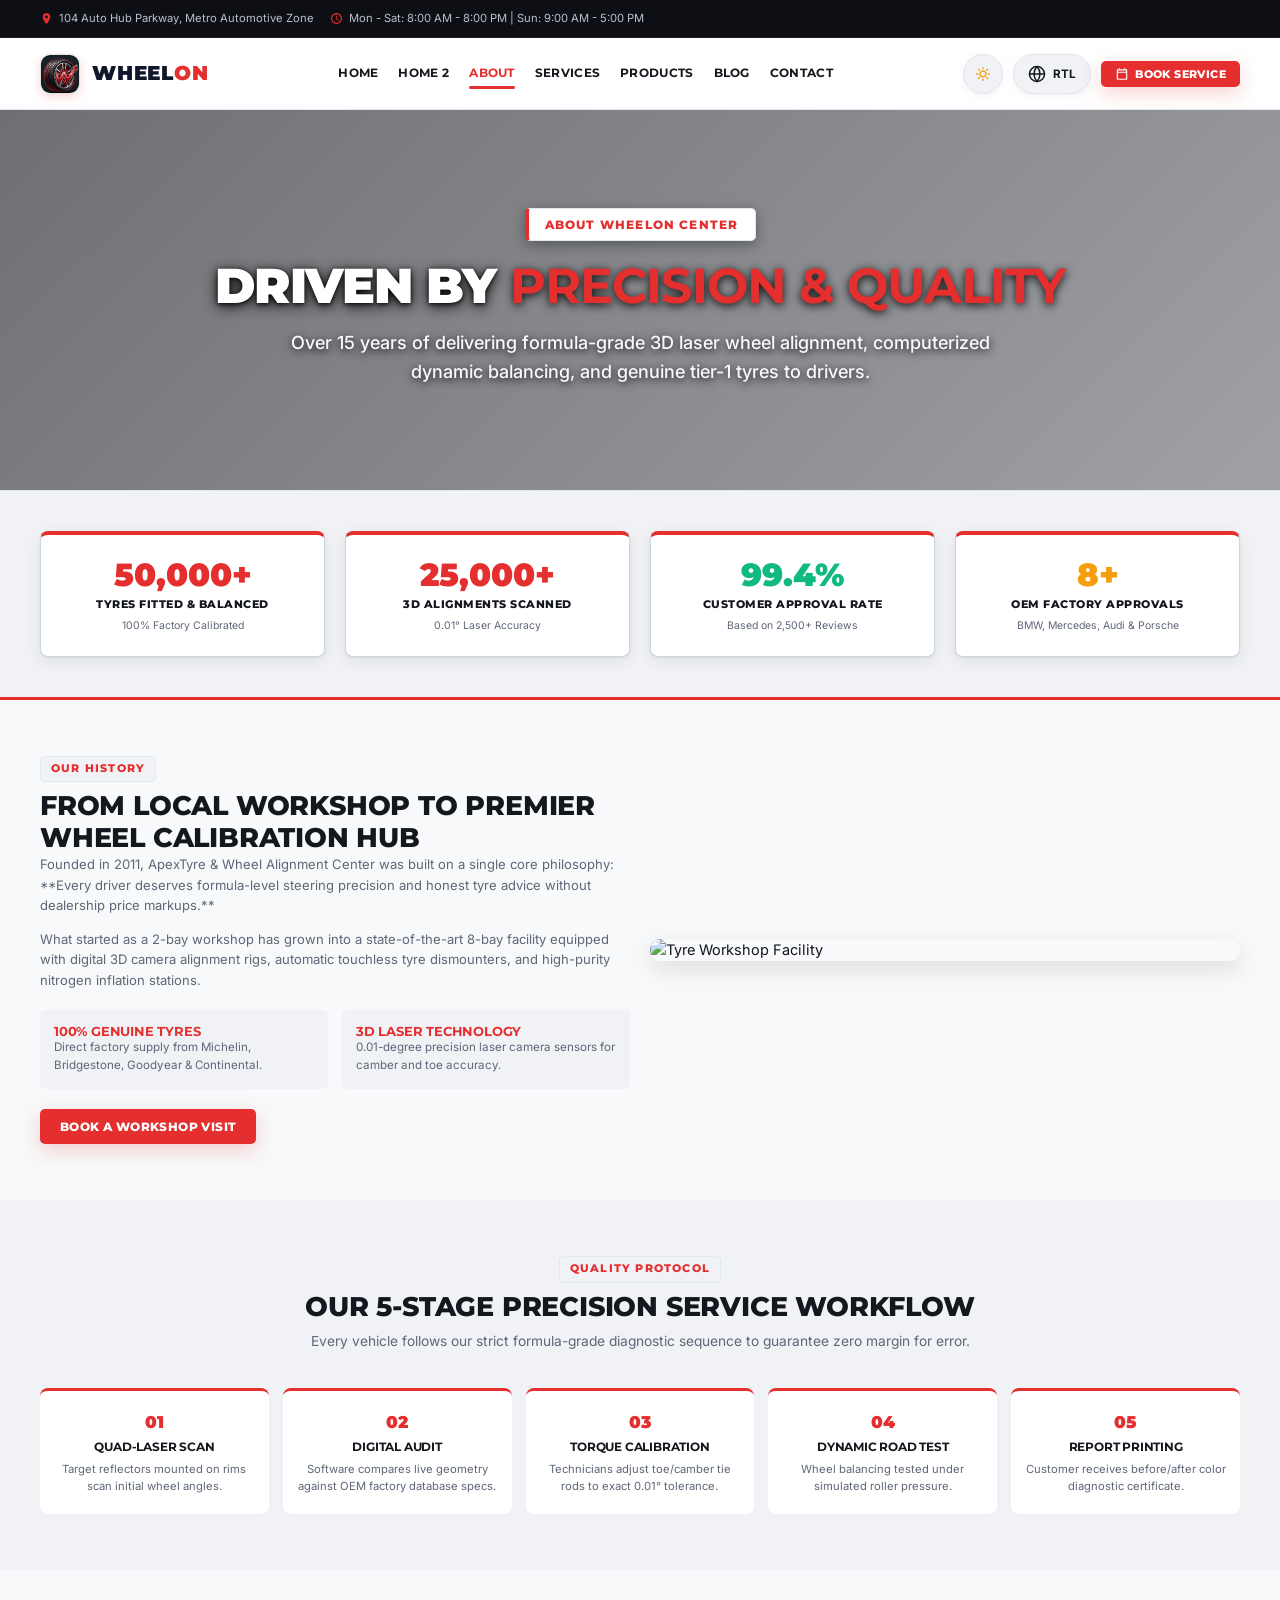
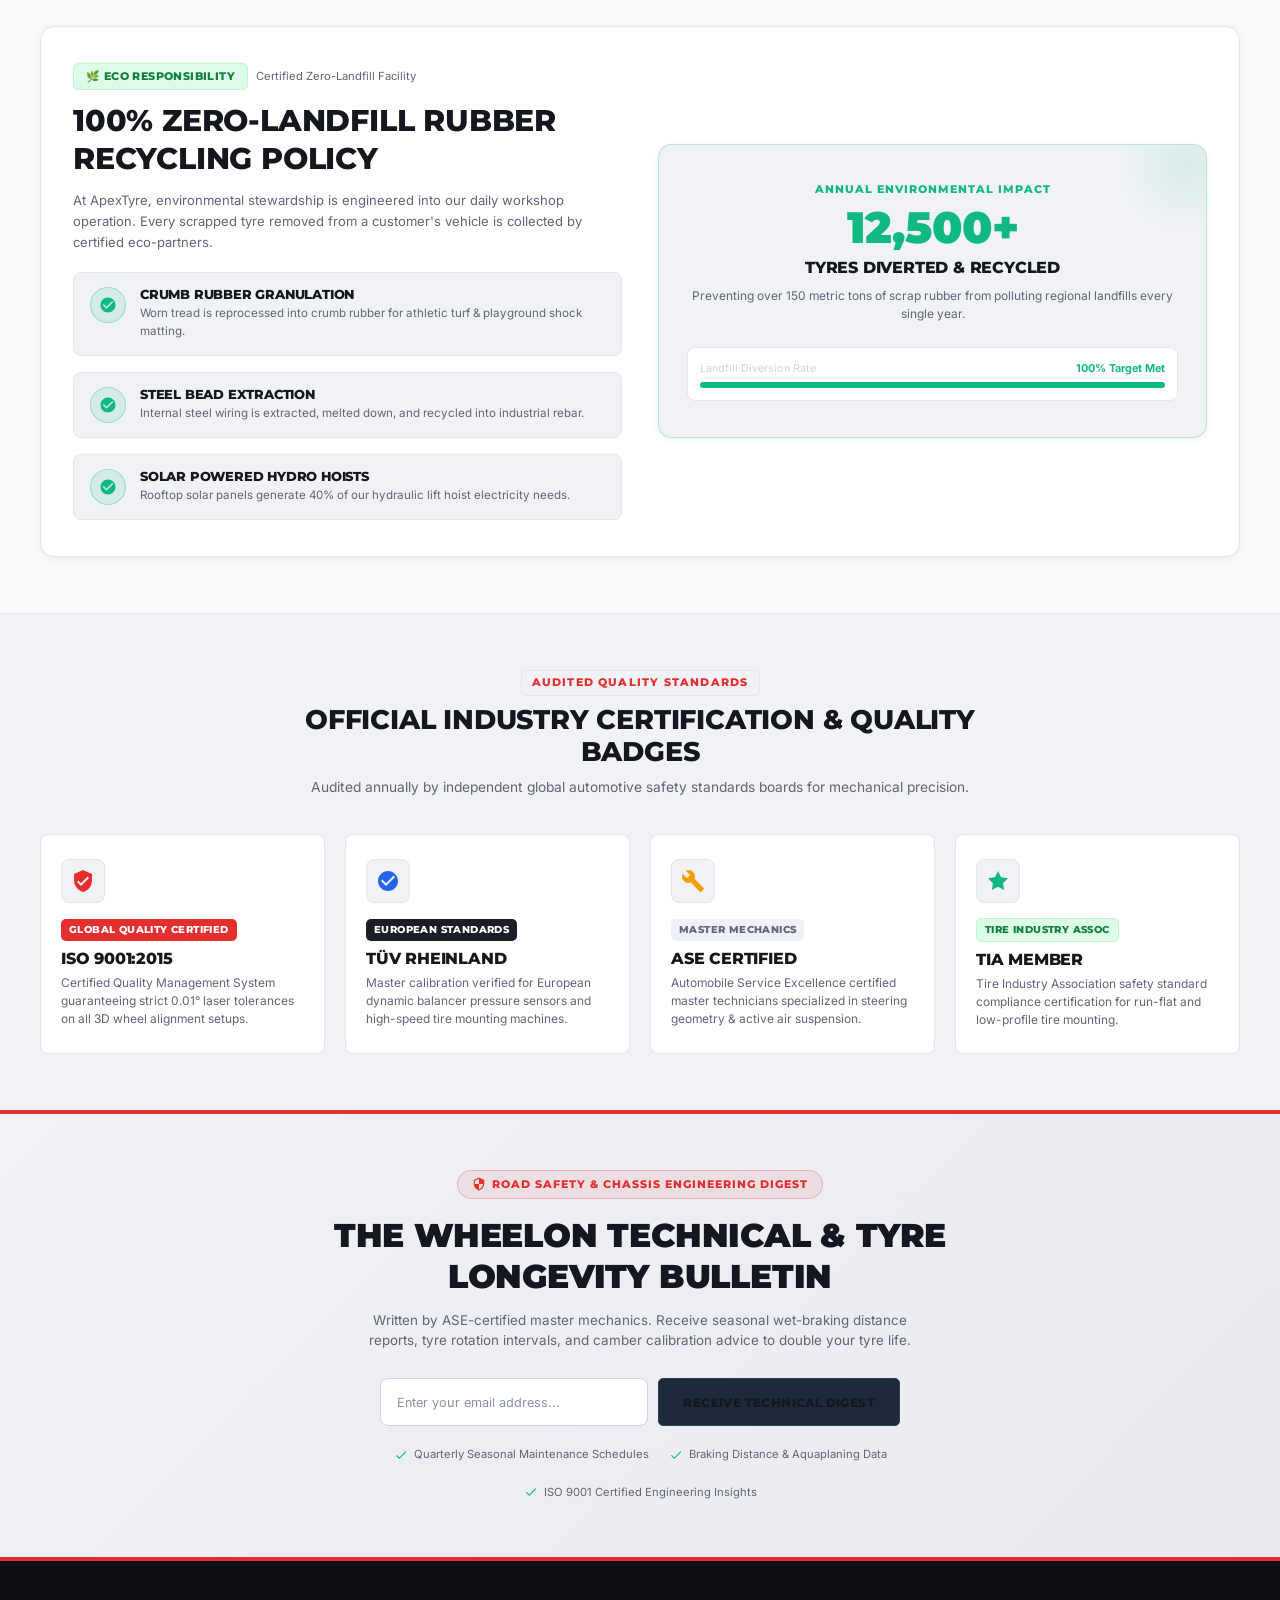
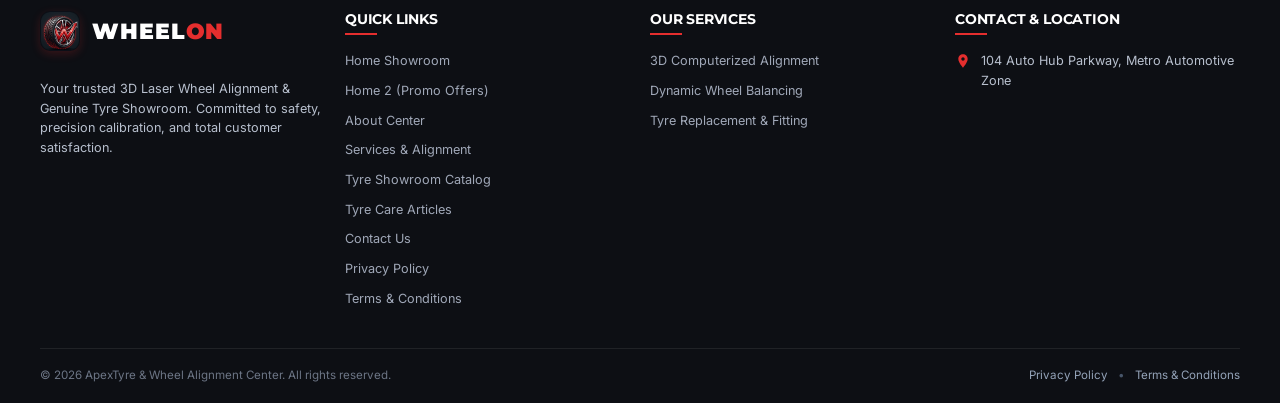
==== about.html @ e062ba33 "final commit" ====
<!DOCTYPE html>
<html lang="en" data-theme="light" dir="ltr">
<head>
  <meta charset="UTF-8">
  <meta name="viewport" content="width=device-width, initial-scale=1.0">
  <title>About Us | ApexTyre & Wheel Alignment Center</title>
  <meta name="description" content="Learn about ApexTyre Center - 15+ years of automotive precision, 3D laser wheel alignment technology, certified technicians, and 100% genuine brand tyres.">
  
  <!-- Favicon -->
  <link rel="icon" type="image/svg+xml" href="favicon.svg">
  <link rel="icon" type="image/png" href="favicon.png">

  <link rel="stylesheet" href="css/main.css">
  <link rel="stylesheet" href="css/components.css">
  <link rel="stylesheet" href="css/pages.css">
</head>
<body>

  <!-- Top Utility Bar -->
  <div class="topbar">
    <div class="container topbar-content">
      <div class="topbar-info">
        <div class="topbar-item">
          <svg viewBox="0 0 24 24"><path d="M12 2C8.13 2 5 5.13 5 9c0 5.25 7 13 7 13s7-7.75 7-13c0-3.87-3.13-7-7-7zm0 9.5c-1.38 0-2.5-1.12-2.5-2.5s1.12-2.5 2.5-2.5 2.5 1.12 2.5 2.5-1.12 2.5-2.5 2.5z"/></svg>
          <span>104 Auto Hub Parkway, Metro Automotive Zone</span>
        </div>
        <div class="topbar-item">
          <svg viewBox="0 0 24 24"><path d="M11.99 2C6.47 2 2 6.48 2 12s4.47 10 9.99 10C17.52 22 22 17.52 22 12S17.52 2 11.99 2zM12 20c-4.42 0-8-3.58-8-8s3.58-8 8-8 8 3.58 8 8-3.58 8-8 8zm.5-13H11v6l5.25 3.15.75-1.23-4.5-2.67z"/></svg>
          <span>Mon - Sat: 8:00 AM - 8:00 PM | Sun: 9:00 AM - 5:00 PM</span>
        </div>
      </div>
    </div>
  </div>

  <!-- Header -->
  <header class="header">
    <div class="container header-container">
      <a href="index.html" class="logo" aria-label="WHEELON Home">
        <img src="images/logo-badge.png" alt="WHEELON Emblem" class="logo-badge-img" width="40" height="40">
        <div class="logo-text-wrap">
          <span class="logo-brand-name">WHEEL<span>ON</span></span>
        </div>
      </a>

      <nav class="nav-menu">
        <a href="index.html" class="nav-link">Home</a>
        <a href="home2.html" class="nav-link">Home 2</a>
        <a href="about.html" class="nav-link active">About</a>
        <a href="services.html" class="nav-link">Services</a>
        <a href="products.html" class="nav-link">Products</a>
        <a href="blog.html" class="nav-link">Blog</a>
        <a href="contact.html" class="nav-link">Contact</a>
      </nav>

      <div class="header-actions">
        <button class="toggle-btn theme-toggle-btn header-icon-btn" aria-label="Toggle Dark/Light Mode" title="Toggle Dark/Light Mode">
          <span class="theme-icon">
            <svg viewBox="0 0 24 24" width="20" height="20" fill="none" stroke="currentColor" stroke-width="2.2" stroke-linecap="round" stroke-linejoin="round" style="color:#f59e0b;"><circle cx="12" cy="12" r="5"/><line x1="12" y1="1" x2="12" y2="3"/><line x1="12" y1="21" x2="12" y2="23"/><line x1="4.22" y1="4.22" x2="5.64" y2="5.64"/><line x1="18.36" y1="18.36" x2="19.78" y2="19.78"/><line x1="1" y1="12" x2="3" y2="12"/><line x1="21" y1="12" x2="23" y2="12"/><line x1="4.22" y1="19.78" x2="5.64" y2="18.36"/><line x1="18.36" y1="5.64" x2="19.78" y2="4.22"/></svg>
          </span>
        </button>

        <button class="toggle-btn rtl-toggle-btn" aria-label="Toggle Language Direction" title="Toggle RTL Mode">
          <span class="rtl-icon">
            <svg viewBox="0 0 24 24" width="18" height="18" fill="none" stroke="currentColor" stroke-width="2" stroke-linecap="round" stroke-linejoin="round"><circle cx="12" cy="12" r="10"/><line x1="2" y1="12" x2="22" y2="12"/><path d="M12 2a15.3 15.3 0 0 1 4 10 15.3 15.3 0 0 1-4 10 15.3 15.3 0 0 1-4-10 15.3 15.3 0 0 1 4-10z"/></svg>
          </span>
          <span class="rtl-text">RTL</span>
        </button>

        <button class="btn btn-primary btn-sm" onclick="openModal('appointmentModal')">
          <svg viewBox="0 0 24 24" width="14" height="14" fill="currentColor"><path d="M19 4h-1V2h-2v2H8V2H6v2H5c-1.11 0-1.99.9-1.99 2L3 20c0 1.1.89 2 2 2h14c1.1 0 2-.9 2-2V6c0-1.1-.9-2-2-2zm0 16H5V10h14v10zm0-12H5V6h14v2z"/></svg>
          <span>Book Service</span>
        </button>

        <button class="mobile-menu-toggle" aria-label="Toggle Mobile Navigation">
          <span></span>
          <span></span>
          <span></span>
        </button>
      </div>
    </div>
  </header>

  <!-- Mobile Drawer Menu -->
  <div class="drawer-overlay"></div>
  <div class="mobile-nav-drawer">
    <div>
      <a href="index.html" class="logo" aria-label="WHEELON Home" style="margin-bottom: 24px;">
        <img src="images/logo-badge.png" alt="WHEELON Emblem" class="logo-badge-img" width="46" height="46">
        <div class="logo-text-wrap">
          <span class="logo-brand-name">WHEEL<span>ON</span></span>
        </div>
      </a>
      <div class="mobile-nav-links">
        <a href="index.html" class="mobile-nav-link">Home</a>
        <a href="home2.html" class="mobile-nav-link">Home 2 (Promo)</a>
        <a href="about.html" class="mobile-nav-link active">About Center</a>
        <a href="services.html" class="mobile-nav-link">Our Services</a>
        <a href="products.html" class="mobile-nav-link">Tyre Showroom</a>
        <a href="blog.html" class="mobile-nav-link">Tyre Care Blog</a>
        <a href="contact.html" class="mobile-nav-link">Contact & Book</a>
      </div>
    </div>
    
    <div style="margin-top: 24px;">
      <a href="tel:+18005558973" class="btn btn-secondary" style="width: 100%; margin-bottom: 12px;">
        Call +1 (800) 555-8973
      </a>
      <button class="btn btn-primary" style="width: 100%;" onclick="openModal('appointmentModal')">
        Book Appointment
      </button>
    </div>
  </div>

  <!-- About Hero Banner -->
  <section class="page-hero-banner" style="background: var(--hero-overlay), url('https://images.unsplash.com/photo-1580273916550-e323be2ae537?q=80&w=1600&auto=format&fit=crop') center/cover; text-align:center;">
    <div class="container">
      <div class="section-tag">About Wheelon Center</div>
      <h1>Driven by <span>Precision &amp; Quality</span></h1>
      <p class="hero-subtitle">
        Over 15 years of delivering formula-grade 3D laser wheel alignment, computerized dynamic balancing, and genuine tier-1 tyres to drivers.
      </p>
    </div>
  </section>

  <!-- Key Statistics Counter (Position #2 Order) -->
  <section class="section-padding dark-bg-section" style="border-bottom:3px solid var(--primary-red); padding: 40px 0;">
    <div class="container">
      <div class="grid grid-4 text-center" style="gap:20px;">
        <div class="about-stat-card">
          <div style="font-family: var(--font-heading); font-size: 2.2rem; font-weight: 900; color: var(--primary-red); line-height: 1.1; margin-bottom: 4px;">50,000+</div>
          <div style="color: var(--text-main); text-transform: uppercase; font-family: var(--font-heading); font-weight: 800; font-size: 0.775rem; letter-spacing: 0.5px;">Tyres Fitted &amp; Balanced</div>
          <div style="color: var(--text-muted); font-size: 0.725rem; margin-top: 4px;">100% Factory Calibrated</div>
        </div>

        <div class="about-stat-card">
          <div style="font-family: var(--font-heading); font-size: 2.2rem; font-weight: 900; color: var(--primary-red); line-height: 1.1; margin-bottom: 4px;">25,000+</div>
          <div style="color: var(--text-main); text-transform: uppercase; font-family: var(--font-heading); font-weight: 800; font-size: 0.775rem; letter-spacing: 0.5px;">3D Alignments Scanned</div>
          <div style="color: var(--text-muted); font-size: 0.725rem; margin-top: 4px;">0.01° Laser Accuracy</div>
        </div>

        <div class="about-stat-card">
          <div style="font-family: var(--font-heading); font-size: 2.2rem; font-weight: 900; color: var(--success-green); line-height: 1.1; margin-bottom: 4px;">99.4%</div>
          <div style="color: var(--text-main); text-transform: uppercase; font-family: var(--font-heading); font-weight: 800; font-size: 0.775rem; letter-spacing: 0.5px;">Customer Approval Rate</div>
          <div style="color: var(--text-muted); font-size: 0.725rem; margin-top: 4px;">Based on 2,500+ Reviews</div>
        </div>

        <div class="about-stat-card">
          <div style="font-family: var(--font-heading); font-size: 2.2rem; font-weight: 900; color: var(--warning-amber); line-height: 1.1; margin-bottom: 4px;">8+</div>
          <div style="color: var(--text-main); text-transform: uppercase; font-family: var(--font-heading); font-weight: 800; font-size: 0.775rem; letter-spacing: 0.5px;">OEM Factory Approvals</div>
          <div style="color: var(--text-muted); font-size: 0.725rem; margin-top: 4px;">BMW, Mercedes, Audi &amp; Porsche</div>
        </div>
      </div>
    </div>
  </section>

  <!-- Company Story & Vision -->
  <section class="section-padding">
    <div class="container">
      <div class="grid grid-2 align-center">
        <div>
          <div class="section-tag">Our History</div>
          <h2>From Local Workshop to Premier Wheel Calibration Hub</h2>
          <p style="color:var(--text-muted); margin-bottom:14px; font-size:0.9rem;">
            Founded in 2011, ApexTyre &amp; Wheel Alignment Center was built on a single core philosophy: **Every driver deserves formula-level steering precision and honest tyre advice without dealership price markups.**
          </p>
          <p style="color:var(--text-muted); margin-bottom:20px; font-size:0.9rem;">
            What started as a 2-bay workshop has grown into a state-of-the-art 8-bay facility equipped with digital 3D camera alignment rigs, automatic touchless tyre dismounters, and high-purity nitrogen inflation stations.
          </p>

          <div class="grid grid-2" style="gap:14px; margin-bottom:20px;">
            <div style="padding:14px; background:var(--bg-surface-elevated); border-radius:var(--radius-sm);">
              <h4 style="color:var(--primary-red); font-size:0.9rem;">100% Genuine Tyres</h4>
              <p style="font-size:0.8rem; color:var(--text-muted); margin:0;">Direct factory supply from Michelin, Bridgestone, Goodyear &amp; Continental.</p>
            </div>
            <div style="padding:14px; background:var(--bg-surface-elevated); border-radius:var(--radius-sm);">
              <h4 style="color:var(--primary-red); font-size:0.9rem;">3D Laser Technology</h4>
              <p style="font-size:0.8rem; color:var(--text-muted); margin:0;">0.01-degree precision laser camera sensors for camber and toe accuracy.</p>
            </div>
          </div>

          <button class="btn btn-primary" onclick="openModal('appointmentModal')">Book a Workshop Visit</button>
        </div>

        <div>
          <img src="https://images.unsplash.com/photo-1613214149922-f1809c99b414?q=80&w=800&auto=format&fit=crop" alt="Tyre Workshop Facility" style="border-radius:var(--radius-lg); box-shadow:var(--shadow-lg);">
        </div>
      </div>
    </div>
  </section>

  <!-- NEW ABOUT SECTION 1: Our 5-Stage Precision Calibration Standard Workflow -->
  <section class="section-padding" style="background-color: var(--bg-surface-elevated); border-y:1px solid var(--border-color);">
    <div class="container">
      <div class="section-header">
        <div class="section-tag">Quality Protocol</div>
        <h2>Our 5-Stage Precision Service Workflow</h2>
        <p>Every vehicle follows our strict formula-grade diagnostic sequence to guarantee zero margin for error.</p>
      </div>

      <div class="workflow-grid">
        <div style="background:var(--bg-surface); padding:18px 14px; border-radius:var(--radius-md); border-top:3px solid var(--primary-red); text-align:center;">
          <div style="font-family:var(--font-heading); font-weight:900; color:var(--primary-red); font-size:1.2rem; margin-bottom:4px;">01</div>
          <h4 style="font-size:0.85rem; margin-bottom:6px;">Quad-Laser Scan</h4>
          <p style="font-size:0.775rem; color:var(--text-muted); margin:0;">Target reflectors mounted on rims scan initial wheel angles.</p>
        </div>

        <div style="background:var(--bg-surface); padding:18px 14px; border-radius:var(--radius-md); border-top:3px solid var(--primary-red); text-align:center;">
          <div style="font-family:var(--font-heading); font-weight:900; color:var(--primary-red); font-size:1.2rem; margin-bottom:4px;">02</div>
          <h4 style="font-size:0.85rem; margin-bottom:6px;">Digital Audit</h4>
          <p style="font-size:0.775rem; color:var(--text-muted); margin:0;">Software compares live geometry against OEM factory database specs.</p>
        </div>

        <div style="background:var(--bg-surface); padding:18px 14px; border-radius:var(--radius-md); border-top:3px solid var(--primary-red); text-align:center;">
          <div style="font-family:var(--font-heading); font-weight:900; color:var(--primary-red); font-size:1.2rem; margin-bottom:4px;">03</div>
          <h4 style="font-size:0.85rem; margin-bottom:6px;">Torque Calibration</h4>
          <p style="font-size:0.775rem; color:var(--text-muted); margin:0;">Technicians adjust toe/camber tie rods to exact 0.01° tolerance.</p>
        </div>

        <div style="background:var(--bg-surface); padding:18px 14px; border-radius:var(--radius-md); border-top:3px solid var(--primary-red); text-align:center;">
          <div style="font-family:var(--font-heading); font-weight:900; color:var(--primary-red); font-size:1.2rem; margin-bottom:4px;">04</div>
          <h4 style="font-size:0.85rem; margin-bottom:6px;">Dynamic Road Test</h4>
          <p style="font-size:0.775rem; color:var(--text-muted); margin:0;">Wheel balancing tested under simulated roller pressure.</p>
        </div>

        <div style="background:var(--bg-surface); padding:18px 14px; border-radius:var(--radius-md); border-top:3px solid var(--primary-red); text-align:center;">
          <div style="font-family:var(--font-heading); font-weight:900; color:var(--primary-red); font-size:1.2rem; margin-bottom:4px;">05</div>
          <h4 style="font-size:0.85rem; margin-bottom:6px;">Report Printing</h4>
          <p style="font-size:0.775rem; color:var(--text-muted); margin:0;">Customer receives before/after color diagnostic certificate.</p>
        </div>
      </div>
    </div>
  </section>

  <!-- REDESIGNED SECTION: Environmental Eco-Recycling Commitment -->
  <section class="section-padding">
    <div class="container">
      <div class="eco-box-wrapper">
        <div class="grid grid-2 align-center" style="gap:36px;">
          <div>
            <div style="display:flex; align-items:center; gap:8px; margin-bottom:12px;">
              <span class="badge badge-green" style="font-size:0.75rem; padding:4px 12px;">🌿 ECO RESPONSIBILITY</span>
              <span style="font-size:0.775rem; color:var(--text-muted);">Certified Zero-Landfill Facility</span>
            </div>
            
            <h2 style="font-size:clamp(1.5rem, 2.5vw, 2.1rem); line-height:1.25; margin-bottom:12px;">
              100% Zero-Landfill Rubber Recycling Policy
            </h2>
            
            <p style="color:var(--text-muted); font-size:0.9rem; line-height:1.6; margin-bottom:16px;">
              At ApexTyre, environmental stewardship is engineered into our daily workshop operation. Every scrapped tyre removed from a customer's vehicle is collected by certified eco-partners.
            </p>

            <div class="eco-feature-list">
              <div class="eco-feature-card">
                <div class="eco-feature-icon">
                  <svg viewBox="0 0 24 24" width="18" height="18" fill="#10b981"><path d="M12 2C6.48 2 2 6.48 2 12s4.48 10 10 10 10-4.48 10-10S17.52 2 12 2zm-2 15l-5-5 1.41-1.41L10 14.17l7.59-7.59L19 8l-9 9z"/></svg>
                </div>
                <div>
                  <h4 style="font-size:0.9rem; margin-bottom:2px; font-weight:800;">Crumb Rubber Granulation</h4>
                  <p style="font-size:0.8rem; color:var(--text-muted); margin:0;">Worn tread is reprocessed into crumb rubber for athletic turf &amp; playground shock matting.</p>
                </div>
              </div>

              <div class="eco-feature-card">
                <div class="eco-feature-icon">
                  <svg viewBox="0 0 24 24" width="18" height="18" fill="#10b981"><path d="M12 2C6.48 2 2 6.48 2 12s4.48 10 10 10 10-4.48 10-10S17.52 2 12 2zm-2 15l-5-5 1.41-1.41L10 14.17l7.59-7.59L19 8l-9 9z"/></svg>
                </div>
                <div>
                  <h4 style="font-size:0.9rem; margin-bottom:2px; font-weight:800;">Steel Bead Extraction</h4>
                  <p style="font-size:0.8rem; color:var(--text-muted); margin:0;">Internal steel wiring is extracted, melted down, and recycled into industrial rebar.</p>
                </div>
              </div>

              <div class="eco-feature-card">
                <div class="eco-feature-icon">
                  <svg viewBox="0 0 24 24" width="18" height="18" fill="#10b981"><path d="M12 2C6.48 2 2 6.48 2 12s4.48 10 10 10 10-4.48 10-10S17.52 2 12 2zm-2 15l-5-5 1.41-1.41L10 14.17l7.59-7.59L19 8l-9 9z"/></svg>
                </div>
                <div>
                  <h4 style="font-size:0.9rem; margin-bottom:2px; font-weight:800;">Solar Powered Hydro Hoists</h4>
                  <p style="font-size:0.8rem; color:var(--text-muted); margin:0;">Rooftop solar panels generate 40% of our hydraulic lift hoist electricity needs.</p>
                </div>
              </div>
            </div>
          </div>

          <!-- Impact Metric Dark Card -->
          <div class="eco-card-dark">
            <div style="font-family:var(--font-heading); font-size:0.75rem; font-weight:800; color:#10b981; text-transform:uppercase; letter-spacing:1px; margin-bottom:8px;">
              ANNUAL ENVIRONMENTAL IMPACT
            </div>
            
            <div style="font-family:var(--font-heading); font-size:3rem; font-weight:900; color:#10b981; line-height:1; margin-bottom:8px;">
              12,500+
            </div>

            <h3 style="font-size:1.1rem; color:#ffffff; margin-bottom:10px; font-weight:800;">Tyres Diverted &amp; Recycled</h3>
            
            <p style="font-size:0.825rem; color:#94a3b8; line-height:1.5; margin-bottom:24px;">
              Preventing over 150 metric tons of scrap rubber from polluting regional landfills every single year.
            </p>

            <div style="background:rgba(255,255,255,0.06); border-radius:var(--radius-md); padding:12px; border:1px solid rgba(255,255,255,0.1);">
              <div style="display:flex; justify-content:space-between; font-size:0.75rem; color:#d1d5db; margin-bottom:6px;">
                <span>Landfill Diversion Rate</span>
                <strong style="color:#10b981;">100% Target Met</strong>
              </div>
              <div style="width:100%; height:6px; background:rgba(255,255,255,0.1); border-radius:3px; overflow:hidden;">
                <div style="width:100%; height:100%; background:#10b981;"></div>
              </div>
            </div>
          </div>
        </div>
      </div>
    </div>
  </section>

  <!-- REDESIGNED SECTION 3: Official Industry Certification & Quality Badges -->
  <section class="section-padding" style="background-color: var(--bg-surface-elevated); border-top:1px solid var(--border-color);">
    <div class="container text-center">
      <div class="section-header">
        <div class="section-tag">Audited Quality Standards</div>
        <h2>Official Industry Certification &amp; Quality Badges</h2>
        <p>Audited annually by independent global automotive safety standards boards for mechanical precision.</p>
      </div>

      <div class="grid grid-4 text-left" style="gap:20px;">
        <div class="accreditation-card-modern">
          <div class="accreditation-icon-box">
            <svg viewBox="0 0 24 24" width="24" height="24" fill="var(--primary-red)"><path d="M12 1L3 5v6c0 5.55 3.84 10.74 9 12 5.16-1.26 9-5.45 9-12V5l-9-4zm-2 16l-4-4 1.41-1.41L10 14.17l6.59-6.59L18 9l-8 8z"/></svg>
          </div>
          <span class="badge badge-red" style="margin-bottom:8px; font-size:0.7rem;">GLOBAL QUALITY CERTIFIED</span>
          <h3 style="font-size:1.1rem; margin-bottom:6px; font-weight:800;">ISO 9001:2015</h3>
          <p style="font-size:0.825rem; color:var(--text-muted); margin:0; line-height:1.5;">
            Certified Quality Management System guaranteeing strict 0.01° laser tolerances on all 3D wheel alignment setups.
          </p>
        </div>

        <div class="accreditation-card-modern">
          <div class="accreditation-icon-box">
            <svg viewBox="0 0 24 24" width="24" height="24" fill="var(--secondary-accent)"><path d="M12 2C6.48 2 2 6.48 2 12s4.48 10 10 10 10-4.48 10-10S17.52 2 12 2zm-2 15l-5-5 1.41-1.41L10 14.17l7.59-7.59L19 8l-9 9z"/></svg>
          </div>
          <span class="badge badge-dark" style="margin-bottom:8px; font-size:0.7rem;">EUROPEAN STANDARDS</span>
          <h3 style="font-size:1.1rem; margin-bottom:6px; font-weight:800;">TÜV Rheinland</h3>
          <p style="font-size:0.825rem; color:var(--text-muted); margin:0; line-height:1.5;">
            Master calibration verified for European dynamic balancer pressure sensors and high-speed tire mounting machines.
          </p>
        </div>

        <div class="accreditation-card-modern">
          <div class="accreditation-icon-box">
            <svg viewBox="0 0 24 24" width="24" height="24" fill="var(--warning-amber)"><path d="M22.7 19l-9.1-9.1c.9-2.3.4-5-1.5-6.9-2-2-5-2.4-7.4-1.3L9 6 6 9 1.6 4.7C.4 7.1.9 10.1 2.9 12.1c1.9 1.9 4.6 2.4 6.9 1.5l9.1 9.1c.4.4 1 .4 1.4 0l2.4-2.4c.4-.4.4-1 0-1.3z"/></svg>
          </div>
          <span class="badge badge-gray" style="margin-bottom:8px; font-size:0.7rem;">MASTER MECHANICS</span>
          <h3 style="font-size:1.1rem; margin-bottom:6px; font-weight:800;">ASE Certified</h3>
          <p style="font-size:0.825rem; color:var(--text-muted); margin:0; line-height:1.5;">
            Automobile Service Excellence certified master technicians specialized in steering geometry &amp; active air suspension.
          </p>
        </div>

        <div class="accreditation-card-modern">
          <div class="accreditation-icon-box">
            <svg viewBox="0 0 24 24" width="24" height="24" fill="var(--success-green)"><path d="M12 2l3.09 6.26L22 9.27l-5 4.87 1.18 6.88L12 17.77l-6.18 3.25L7 14.14 2 9.27l6.91-1.01L12 2z"/></svg>
          </div>
          <span class="badge badge-green" style="margin-bottom:8px; font-size:0.7rem;">TIRE INDUSTRY ASSOC</span>
          <h3 style="font-size:1.1rem; margin-bottom:6px; font-weight:800;">TIA Member</h3>
          <p style="font-size:0.825rem; color:var(--text-muted); margin:0; line-height:1.5;">
            Tire Industry Association safety standard compliance certification for run-flat and low-profile tire mounting.
          </p>
        </div>
      </div>
    </div>
  </section>

    <!-- Road Safety & Chassis Technical Digest Section -->
  <section class="newsletter-section-modern newsletter-theme-heritage">
    <div class="container">
      <div class="newsletter-box-modern">
        <div class="newsletter-tag-pill">
          <svg viewBox="0 0 24 24" width="14" height="14" fill="currentColor"><path d="M12 1L3 5v6c0 5.55 3.84 10.74 9 12 5.16-1.26 9-6.45 9-12V5l-9-4zm0 10.99h7c-.53 4.12-3.28 7.79-7 8.94V12H5V6.3l7-3.11v8.8z"/></svg>
          <span>Road Safety &amp; Chassis Engineering Digest</span>
        </div>

        <h2 class="newsletter-title-modern">The WHEELON Technical &amp; Tyre Longevity Bulletin</h2>
        <p class="newsletter-subtitle-modern">Written by ASE-certified master mechanics. Receive seasonal wet-braking distance reports, tyre rotation intervals, and camber calibration advice to double your tyre life.</p>

        <form class="newsletter-form-row" onsubmit="event.preventDefault(); showToast('Subscribed to Safety Digest! Welcome to WHEELON engineering community.', 'success');">
          <input type="email" class="form-control" placeholder="Enter your email address..." required>
          <button type="submit" class="btn btn-secondary" style="background:#1e293b; color:#ffffff; border-color:#334155;">
            <span>Receive Technical Digest</span>
          </button>
        </form>

        <div class="newsletter-trust-row">
          <span class="newsletter-trust-item">
            <svg viewBox="0 0 24 24"><path d="M9 16.17L4.83 12l-1.42 1.41L9 19 21 7l-1.41-1.41z"/></svg>
            Quarterly Seasonal Maintenance Schedules
          </span>
          <span class="newsletter-trust-item">
            <svg viewBox="0 0 24 24"><path d="M9 16.17L4.83 12l-1.42 1.41L9 19 21 7l-1.41-1.41z"/></svg>
            Braking Distance &amp; Aquaplaning Data
          </span>
          <span class="newsletter-trust-item">
            <svg viewBox="0 0 24 24"><path d="M9 16.17L4.83 12l-1.42 1.41L9 19 21 7l-1.41-1.41z"/></svg>
            ISO 9001 Certified Engineering Insights
          </span>
        </div>
      </div>
    </div>
  </section>

  <!-- Footer -->
  <footer class="footer">
    <div class="container">
      <div class="grid grid-4 footer-top">
        <div class="footer-brand">
          <a href="index.html" class="logo" aria-label="WHEELON Home" style="margin-bottom: 16px;">
            <img src="images/logo-badge.png" alt="WHEELON Emblem" class="logo-badge-img" width="46" height="46">
            <div class="logo-text-wrap">
              <span class="logo-brand-name">WHEEL<span>ON</span></span>
            </div>
          </a>
          <p>Your trusted 3D Laser Wheel Alignment & Genuine Tyre Showroom. Committed to safety, precision calibration, and total customer satisfaction.</p>
        </div>

        <div>
          <h4 class="footer-title">Quick Links</h4>
          <div class="footer-links">
            <a href="index.html">Home Showroom</a>
            <a href="home2.html">Home 2 (Promo Offers)</a>
            <a href="about.html">About Center</a>
            <a href="services.html">Services & Alignment</a>
            <a href="products.html">Tyre Showroom Catalog</a>
            <a href="blog.html">Tyre Care Articles</a>
            <a href="contact.html">Contact Us</a>
            <a href="privacy.html">Privacy Policy</a>
            <a href="terms.html">Terms & Conditions</a>
          </div>
        </div>

        <div>
          <h4 class="footer-title">Our Services</h4>
          <div class="footer-links">
            <a href="services.html">3D Computerized Alignment</a>
            <a href="services.html">Dynamic Wheel Balancing</a>
            <a href="services.html">Tyre Replacement & Fitting</a>
          </div>
        </div>

        <div>
          <h4 class="footer-title">Contact & Location</h4>
          <div class="footer-contact-item">
            <svg viewBox="0 0 24 24"><path d="M12 2C8.13 2 5 5.13 5 9c0 5.25 7 13 7 13s7-7.75 7-13c0-3.87-3.13-7-7-7zm0 9.5c-1.38 0-2.5-1.12-2.5-2.5s1.12-2.5 2.5-2.5 2.5 1.12 2.5 2.5-1.12 2.5-2.5 2.5z"/></svg>
            <div>104 Auto Hub Parkway, Metro Automotive Zone</div>
          </div>
        </div>
      </div>

      <div class="footer-bottom">
        <div>&copy; 2026 ApexTyre & Wheel Alignment Center. All rights reserved.</div>
        <div class="footer-legal-links">
          <a href="privacy.html">Privacy Policy</a>
          <span class="footer-legal-sep">•</span>
          <a href="terms.html">Terms & Conditions</a>
        </div>
      </div>
    </div>
  </footer>

  <!-- Appointment Modal -->
  <div class="modal-backdrop" id="appointmentModal">
    <div class="modal-content">
      <div class="modal-header">
        <h3 style="margin:0; font-size:1.2rem;">Book Service Appointment</h3>
        <button class="modal-close" data-close-modal>&times;</button>
      </div>
      <div class="modal-body">
        <form class="appointment-form-js">
          <div class="grid grid-2">
            <div class="form-group">
              <label class="form-label">Full Name *</label>
              <input type="text" name="name" class="form-control" placeholder="e.g. John Doe" required>
            </div>
            <div class="form-group">
              <label class="form-label">Phone Number *</label>
              <input type="tel" name="phone" class="form-control" placeholder="e.g. +1 555-0192" required>
            </div>
          </div>

          <div class="form-group">
            <label class="form-label">Required Service *</label>
            <select name="service" class="form-control form-select" required>
              <option value="3D Laser Wheel Alignment">3D Laser Wheel Alignment ($49+)</option>
              <option value="Dynamic Wheel Balancing">Dynamic Wheel Balancing</option>
              <option value="Tyre Replacement & Fitting">Tyre Replacement & Fitting</option>
            </select>
          </div>

          <button type="submit" class="btn btn-primary btn-lg" style="width:100%;">
            <span>Confirm Appointment Booking</span>
          </button>
        </form>
      </div>
    </div>
  </div>

  <script src="js/main.js"></script>
  <script src="js/products.js"></script>
  <script src="js/services.js"></script>
  <script src="js/contact.js"></script>
</body>
</html>
---- css/main.css ----
/* ==========================================================================
   APEXTYRE & WHEEL ALIGNMENT CENTER - MAIN DESIGN SYSTEM (main.css)
   Compact, sleek, professional automotive showroom style
   ========================================================================== */

/* Google Fonts Import: Montserrat (Headings) & Inter (Body) */
@import url('https://fonts.googleapis.com/css2?family=Montserrat:ital,wght@0,500;0,600;0,700;0,800;1,700&family=Inter:wght@300;400;500;600;700&display=swap');

/* --- Theme CSS Custom Properties --- */
:root {
  /* Brand Colors */
  --primary-red: #e52e2e;
  --primary-red-hover: #c82020;
  --primary-red-light: rgba(229, 46, 46, 0.12);
  --primary-red-glow: rgba(229, 46, 46, 0.35);
  
  --secondary-accent: #2563eb;
  --success-green: #10b981;
  --warning-amber: #f59e0b;
  --star-yellow: #ffb400;

  /* Typography */
  --font-heading: 'Montserrat', -apple-system, BlinkMacSystemFont, 'Segoe UI', Roboto, sans-serif;
  --font-body: 'Inter', -apple-system, BlinkMacSystemFont, 'Segoe UI', Roboto, sans-serif;

  /* Layout Spacing */
  --header-height: 72px;
  --topbar-height: 38px;
  --container-max: 1240px;
  --radius-sm: 5px;
  --radius-md: 8px;
  --radius-lg: 14px;
  --radius-full: 9999px;

  /* Global Transitions */
  --transition-fast: 0.2s ease;
  --transition-normal: 0.25s cubic-bezier(0.4, 0, 0.2, 1);
  --transition-slow: 0.4s ease;
}

/* Light Theme Variables (Default) */
[data-theme="light"] {
  --bg-body: #f8f9fa;
  --bg-surface: #ffffff;
  --bg-surface-elevated: #f0f2f6;
  --bg-surface-accent: #eaedf2;
  --bg-dark-section: #f0f2f6;
  
  --text-main: #14171d;
  --text-muted: #5e6677;
  --text-light: #8993a4;
  --text-inverse: #ffffff;

  --border-color: #e2e6ee;
  --border-color-strong: #cbd2e1;
  --input-bg: #ffffff;
  --input-border: #d1d5e0;

  --shadow-sm: 0 2px 8px rgba(0, 0, 0, 0.05);
  --shadow-md: 0 4px 16px rgba(0, 0, 0, 0.08);
  --shadow-lg: 0 8px 24px rgba(0, 0, 0, 0.12);
  --shadow-red: 0 6px 20px rgba(229, 46, 46, 0.22);

  --badge-bg: #eef2f7;
  --hero-overlay: linear-gradient(135deg, rgba(10, 12, 18, 0.58) 0%, rgba(15, 18, 26, 0.38) 100%);
}

/* .dark-bg-section — adapts to theme */
.dark-bg-section {
  background: var(--bg-dark-section);
  color: var(--text-main);
}

[data-theme="dark"] .dark-bg-section {
  background: #121418;
  color: #ffffff;
}

[data-theme="dark"] .dark-bg-section h2,
[data-theme="dark"] .dark-bg-section h3,
[data-theme="dark"] .dark-bg-section h4 {
  color: #ffffff;
}

[data-theme="dark"] .dark-bg-section p {
  color: #a0a8b8;
}

/* Dark Theme Variables */
[data-theme="dark"] {
  --bg-body: #0f1115;
  --bg-surface: #161920;
  --bg-surface-elevated: #1e222b;
  --bg-surface-accent: #272d39;
  --bg-dark-section: #0a0b0d;

  --text-main: #f1f3f5;
  --text-muted: #9ea5b3;
  --text-light: #6c7585;
  --text-inverse: #ffffff;

  --border-color: #282d3a;
  --border-color-strong: #3b4254;
  --input-bg: #1a1e27;
  --input-border: #32394a;

  --shadow-sm: 0 2px 8px rgba(0, 0, 0, 0.3);
  --shadow-md: 0 4px 16px rgba(0, 0, 0, 0.45);
  --shadow-lg: 0 8px 24px rgba(0, 0, 0, 0.6);
  --shadow-red: 0 6px 20px rgba(229, 46, 46, 0.3);

  --badge-bg: #232834;
  --hero-overlay: linear-gradient(135deg, rgba(10, 12, 18, 0.58) 0%, rgba(15, 18, 26, 0.38) 100%);
}

/* --- Base Resets & Global Styles --- */
*, *::before, *::after {
  box-sizing: border-box;
  margin: 0;
  padding: 0;
}

html {
  scroll-behavior: smooth;
  font-size: 14.5px; /* Compact base size for professional executive viewing */
}

body {
  font-family: var(--font-body);
  background-color: var(--bg-body);
  color: var(--text-main);
  line-height: 1.55;
  overflow-x: clip;
  transition: background-color var(--transition-normal), color var(--transition-normal);
  -webkit-font-smoothing: antialiased;
}

img {
  max-width: 100%;
  height: auto;
  display: block;
}

a {
  color: inherit;
  text-decoration: none;
  transition: color var(--transition-fast);
}

ul, ol {
  list-style: none;
}

button, input, select, textarea {
  font-family: inherit;
  font-size: inherit;
  outline: none;
}

button {
  cursor: pointer;
  border: none;
  background: none;
}

/* --- Streamlined Compact Typography System --- */
h1, h2, h3, h4, h5, h6 {
  font-family: var(--font-heading);
  text-transform: uppercase;
  letter-spacing: -0.2px;
  line-height: 1.2;
  font-weight: 700;
  color: var(--text-main);
}

h1 { font-size: clamp(1.8rem, 3.2vw, 2.6rem); font-weight: 800; }
h2 { font-size: clamp(1.35rem, 2.2vw, 1.85rem); font-weight: 800; }
h3 { font-size: clamp(1.1rem, 1.6vw, 1.35rem); font-weight: 700; }
h4 { font-size: 1rem; font-weight: 700; }
h5 { font-size: 0.9rem; font-weight: 600; }
h6 { font-size: 0.825rem; font-weight: 600; }

.section-tag {
  display: inline-flex;
  align-items: center;
  gap: 6px;
  font-family: var(--font-heading);
  font-size: 0.725rem;
  font-weight: 800;
  text-transform: uppercase;
  letter-spacing: 1.2px;
  color: var(--primary-red);
  background: var(--primary-red-light);
  padding: 4px 10px;
  border-radius: var(--radius-sm);
  border-left: 3px solid var(--primary-red);
  margin-bottom: 8px;
}

[dir="rtl"] .section-tag {
  border-left: none;
  border-right: 3px solid var(--primary-red);
}

.section-header {
  text-align: center;
  max-width: 680px;
  margin: 0 auto 36px auto;
}

.section-header.text-start {
  text-align: left;
  margin-left: 0;
}

[dir="rtl"] .section-header.text-start {
  text-align: right;
  margin-left: auto;
  margin-right: 0;
}

.section-header h2 {
  margin-bottom: 8px;
}

.section-header p {
  color: var(--text-muted);
  font-size: 0.95rem;
}

/* --- Layout Containers & Utilities --- */
.container {
  width: 100%;
  max-width: var(--container-max);
  margin: 0 auto;
  padding: 0 20px;
}

.section-padding {
  padding: 56px 0;
}

.section-padding-sm {
  padding: 36px 0;
}

.grid {
  display: grid;
  gap: 20px;
}

.grid-2 { grid-template-columns: repeat(2, 1fr); }
.grid-3 { grid-template-columns: repeat(3, 1fr); }
.grid-4 { grid-template-columns: repeat(4, 1fr); }

@media (max-width: 1024px) {
  .grid-4 { grid-template-columns: repeat(2, 1fr); }
  .grid-3 { grid-template-columns: repeat(2, 1fr); }
}

@media (max-width: 768px) {
  .grid-2, .grid-3, .grid-4 { grid-template-columns: 1fr; }
  .section-padding { padding: 40px 0; }
}

.flex { display: flex; }
.flex-center { display: flex; align-items: center; justify-content: center; }
.flex-between { display: flex; align-items: center; justify-content: space-between; }
.align-center { align-items: center; }
.gap-12 { gap: 12px; }
.gap-16 { gap: 16px; }
.gap-24 { gap: 24px; }

.text-center { text-align: center !important; }
.text-start, .text-left { text-align: left !important; }
.text-end, .text-right { text-align: right !important; }
.mx-auto { margin-left: auto !important; margin-right: auto !important; }

.dark-bg-section {
  background-color: var(--bg-dark-section);
  color: var(--text-main);
}

.dark-bg-section h1, 
.dark-bg-section h2, 
.dark-bg-section h3, 
.dark-bg-section h4 {
  color: var(--text-main);
}

.dark-bg-section .section-header p {
  color: var(--text-muted);
}

/* Inline SVG Icon Wrapper */
.svg-icon {
  display: inline-flex;
  align-items: center;
  justify-content: center;
  width: 1em;
  height: 1em;
  fill: currentColor;
  vertical-align: -0.125em;
}

/* --- RTL General Overrides --- */
[dir="rtl"] {
  direction: rtl;
  text-align: right;
}

[dir="rtl"] .icon-arrow-right {
  transform: scaleX(-1);
}
---- css/components.css ----
/* ==========================================================================
   APEXTYRE & WHEEL ALIGNMENT CENTER - COMPONENTS CSS (components.css)
   Compact, executive design scaling for easy viewing
   ========================================================================== */

/* --- Top Utility Bar --- */
.topbar {
  background-color: #0b0c0e;
  color: #c5cbd6;
  font-size: 0.775rem;
  height: var(--topbar-height);
  border-bottom: 1px solid rgba(255, 255, 255, 0.08);
}

.topbar-content {
  display: flex;
  justify-content: space-between;
  align-items: center;
  height: 100%;
}

.topbar-info {
  display: flex;
  align-items: center;
  gap: 16px;
}

.topbar-item {
  display: flex;
  align-items: center;
  gap: 6px;
}

.topbar-item svg {
  width: 13px;
  height: 13px;
  fill: var(--primary-red);
}

.topbar-actions {
  display: flex;
  align-items: center;
  gap: 10px;
}

/* Toggle Switches */
.toggle-btn {
  display: inline-flex;
  align-items: center;
  gap: 6px;
  padding: 4px 10px;
  background: rgba(255, 255, 255, 0.1);
  color: #ffffff;
  border-radius: var(--radius-sm);
  font-size: 0.75rem;
  font-weight: 600;
  cursor: pointer;
  border: none;
  transition: all var(--transition-fast);
}

.toggle-btn:hover {
  background: var(--primary-red);
  color: #ffffff;
}

.toggle-btn svg {
  width: 14px;
  height: 14px;
  flex-shrink: 0;
  display: block;
}

.toggle-btn svg[fill="none"] {
  fill: none !important;
}

.rtl-icon, .theme-icon {
  display: inline-flex;
  align-items: center;
  justify-content: center;
}

/* Topbar Actions Specific Toggle Button */
.topbar-actions .rtl-toggle-btn {
  display: inline-flex;
  align-items: center;
  gap: 6px;
  padding: 4px 12px;
  background: rgba(255, 255, 255, 0.12);
  color: #ffffff;
  border-radius: 14px;
  font-size: 0.75rem;
  font-weight: 600;
  border: 1px solid rgba(255, 255, 255, 0.15);
  transition: all 0.2s ease;
}

.topbar-actions .rtl-toggle-btn:hover {
  background: var(--primary-red);
  border-color: var(--primary-red);
  color: #ffffff;
}

.topbar-actions .rtl-toggle-btn .rtl-icon svg {
  width: 14px;
  height: 14px;
  stroke: currentColor;
  fill: none !important;
}

/* Header Actions Specific Icon-Only & Pill Toggle Buttons */
.header-actions .header-icon-btn {
  width: 40px;
  height: 40px;
  padding: 0;
  border-radius: 50%;
  display: inline-flex;
  align-items: center;
  justify-content: center;
  background: var(--bg-surface-elevated);
  border: 1.5px solid var(--border-color);
  color: var(--text-main);
  cursor: pointer;
  transition: all 0.25s cubic-bezier(0.4, 0, 0.2, 1);
  box-shadow: var(--shadow-sm);
  flex-shrink: 0;
}

.header-actions .header-icon-btn:hover {
  background: var(--primary-red);
  color: #ffffff;
  border-color: var(--primary-red);
  transform: translateY(-2px) scale(1.05);
  box-shadow: 0 4px 16px rgba(229, 46, 46, 0.35);
}

/* Modern Professional RTL Pill Button in Main Header */
.header-actions .rtl-toggle-btn {
  height: 40px;
  padding: 0 14px;
  border-radius: 20px;
  display: inline-flex;
  align-items: center;
  gap: 7px;
  background: var(--bg-surface-elevated);
  border: 1.5px solid var(--border-color);
  color: var(--text-main);
  font-size: 0.8rem;
  font-weight: 700;
  cursor: pointer;
  transition: all 0.25s cubic-bezier(0.4, 0, 0.2, 1);
  box-shadow: var(--shadow-sm);
  flex-shrink: 0;
}

.header-actions .rtl-toggle-btn:hover {
  background: var(--primary-red);
  color: #ffffff;
  border-color: var(--primary-red);
  transform: translateY(-2px);
  box-shadow: 0 4px 16px rgba(229, 46, 46, 0.35);
}

.header-actions .rtl-toggle-btn.rtl-active {
  background: var(--primary-red);
  color: #ffffff;
  border-color: var(--primary-red);
  box-shadow: 0 4px 14px rgba(229, 46, 46, 0.35);
}

.header-actions .rtl-toggle-btn .rtl-icon svg {
  width: 18px;
  height: 18px;
  display: block;
  stroke: currentColor;
  fill: none !important;
  transition: transform 0.25s ease;
}

.header-actions .rtl-toggle-btn:hover .rtl-icon svg {
  transform: rotate(15deg) scale(1.1);
}

.header-actions .rtl-toggle-btn .rtl-text {
  font-weight: 700;
  letter-spacing: 0.2px;
  white-space: nowrap;
}

/* --- Main Header & Navigation --- */
.header {
  position: sticky;
  top: 0;
  left: 0;
  width: 100%;
  height: var(--header-height);
  background-color: var(--bg-surface);
  border-bottom: 1px solid var(--border-color);
  z-index: 1000;
  transition: background-color var(--transition-normal), box-shadow var(--transition-normal), backdrop-filter var(--transition-normal);
}

.header.scrolled {
  background-color: rgba(255, 255, 255, 0.94);
  backdrop-filter: blur(12px);
  -webkit-backdrop-filter: blur(12px);
  box-shadow: 0 4px 20px rgba(0, 0, 0, 0.08);
}

[data-theme="dark"] .header.scrolled {
  background-color: rgba(15, 23, 42, 0.94);
  box-shadow: 0 4px 20px rgba(0, 0, 0, 0.45);
}

.header-container {
  display: flex;
  align-items: center;
  justify-content: space-between;
  gap: 16px;
  height: 100%;
}

/* Logo Component */
.logo {
  display: inline-flex;
  align-items: center;
  gap: 12px;
  text-decoration: none;
  font-family: var(--font-heading);
  transition: transform var(--transition-fast), opacity var(--transition-fast);
  flex-shrink: 0;
}

.logo:hover {
  transform: translateY(-1px);
  opacity: 0.95;
}

/* Professional Badge Logo Image */
.logo-badge-img {
  width: 40px;
  height: 40px;
  border-radius: 10px;
  object-fit: cover;
  display: block;
  flex-shrink: 0;
  box-shadow: 0 3px 10px rgba(229, 46, 46, 0.28);
  border: 1.5px solid rgba(255, 255, 255, 0.18);
  transition: transform var(--transition-fast), box-shadow var(--transition-fast);
}

[data-theme="light"] .logo-badge-img {
  border: 1.5px solid rgba(15, 23, 42, 0.12);
  box-shadow: 0 3px 10px rgba(229, 46, 46, 0.2);
}

.logo:hover .logo-badge-img {
  transform: scale(1.04) rotate(2deg);
  box-shadow: 0 5px 16px rgba(229, 46, 46, 0.4);
}

/* Full Logo Image (Alternative) */
.logo-img {
  height: 44px;
  width: auto;
  max-width: 220px;
  object-fit: contain;
  display: block;
  transition: opacity var(--transition-normal);
}

/* Light / Dark Logo Switching for Image Only */
.logo-dark {
  display: none !important;
}

.logo-light {
  display: block !important;
}

[data-theme="dark"] .logo-light {
  display: none !important;
}

[data-theme="dark"] .logo-dark {
  display: block !important;
}

.footer .logo-light {
  display: none !important;
}

.footer .logo-dark,
.footer .logo-footer {
  display: block !important;
  height: 46px;
  max-width: 240px;
}

.footer-brand .logo {
  margin-bottom: 16px;
}

.logo-text-wrap {
  display: flex;
  flex-direction: column;
  line-height: 1;
}

/* Balanced Website Name Typography */
.logo-brand-name {
  font-size: 1.35rem !important;
  font-weight: 900 !important;
  letter-spacing: 0.04em !important;
  line-height: 1 !important;
  color: var(--text-main);
  text-transform: uppercase;
  display: block;
  transition: color var(--transition-fast);
}

.logo-brand-name span {
  color: var(--primary-red) !important;
}

[data-theme="light"] .header .logo-brand-name,
[data-theme="light"] .mobile-nav-drawer .logo-brand-name {
  color: #0f172a !important;
}

[data-theme="dark"] .logo-brand-name {
  color: #ffffff !important;
}

.footer .logo-brand-name {
  font-size: 1.55rem !important;
  color: #ffffff !important;
}

.logo-sub-text {
  font-size: 0.65rem;
  font-weight: 800;
  letter-spacing: 1.8px;
  color: var(--text-muted);
  text-transform: uppercase;
  margin-top: 3px;
  display: block;
}

[data-theme="light"] .header .logo-sub-text,
[data-theme="light"] .mobile-nav-drawer .logo-sub-text {
  color: #64748b;
}

[data-theme="dark"] .header .logo-sub-text,
[data-theme="dark"] .mobile-nav-drawer .logo-sub-text {
  color: #94a3b8;
}

.footer .logo-sub-text {
  color: #94a3b8;
}

/* Navigation Links */
.nav-menu {
  display: flex;
  align-items: center;
  gap: 20px;
}

.nav-link {
  font-family: var(--font-heading);
  font-size: 0.825rem;
  font-weight: 700;
  text-transform: uppercase;
  letter-spacing: 0.3px;
  color: var(--text-main);
  padding: 6px 0;
  position: relative;
  transition: color var(--transition-fast);
  white-space: nowrap;
}

.nav-link:hover, .nav-link.active {
  color: var(--primary-red);
}

.nav-link::after {
  content: '';
  position: absolute;
  bottom: 0;
  left: 0;
  width: 0%;
  height: 2.5px;
  background-color: var(--primary-red);
  transition: width var(--transition-fast);
  border-radius: var(--radius-full);
}

[dir="rtl"] .nav-link::after {
  left: auto;
  right: 0;
}

.nav-link:hover::after, .nav-link.active::after {
  width: 100%;
}

/* Header Actions */
.header-actions {
  display: flex;
  align-items: center;
  gap: 10px;
  flex-shrink: 0;
}

.header-actions .btn {
  white-space: nowrap;
  flex-shrink: 0;
}

/* Mobile Hamburger Toggle */
.mobile-menu-toggle {
  display: none;
  flex-direction: column;
  justify-content: space-between;
  width: 24px;
  height: 18px;
  background: transparent;
  cursor: pointer;
  z-index: 1001;
}

.mobile-menu-toggle span {
  width: 100%;
  height: 2.5px;
  background-color: var(--text-main);
  border-radius: 2px;
  transition: transform 0.3s ease, opacity 0.3s ease;
}

.mobile-menu-toggle.active span:nth-child(1) {
  transform: translateY(7.5px) rotate(45deg);
}

.mobile-menu-toggle.active span:nth-child(2) {
  opacity: 0;
}

.mobile-menu-toggle.active span:nth-child(3) {
  transform: translateY(-7.5px) rotate(-45deg);
}

/* Mobile Nav Drawer */
.mobile-nav-drawer {
  position: fixed;
  top: 0;
  right: -100%;
  width: 280px;
  height: 100vh;
  background-color: var(--bg-surface);
  box-shadow: var(--shadow-lg);
  z-index: 999;
  padding: 80px 20px 28px 20px;
  display: flex;
  flex-direction: column;
  justify-content: space-between;
  transition: right 0.35s cubic-bezier(0.4, 0, 0.2, 1);
  overflow-y: auto;
}

[dir="rtl"] .mobile-nav-drawer {
  right: auto;
  left: -100%;
  transition: left 0.35s cubic-bezier(0.4, 0, 0.2, 1);
}

.mobile-nav-drawer.active {
  right: 0;
}

[dir="rtl"] .mobile-nav-drawer.active {
  left: 0;
}

.mobile-nav-links {
  display: flex;
  flex-direction: column;
  gap: 12px;
}

.mobile-nav-link {
  font-family: var(--font-heading);
  font-size: 0.925rem;
  font-weight: 700;
  text-transform: uppercase;
  color: var(--text-main);
  padding: 8px 0;
  border-bottom: 1px solid var(--border-color);
}

.mobile-nav-link.active {
  color: var(--primary-red);
  padding-left: 8px;
  border-left: 3px solid var(--primary-red);
}

[dir="rtl"] .mobile-nav-link.active {
  padding-left: 0;
  padding-right: 8px;
  border-left: none;
  border-right: 3px solid var(--primary-red);
}

.drawer-overlay {
  position: fixed;
  top: 0;
  left: 0;
  width: 100vw;
  height: 100vh;
  background: rgba(0, 0, 0, 0.6);
  backdrop-filter: blur(3px);
  z-index: 998;
  opacity: 0;
  visibility: hidden;
  transition: opacity 0.3s ease, visibility 0.3s ease;
}

.drawer-overlay.active {
  opacity: 1;
  visibility: visible;
}

/* --- Compact Buttons System --- */
.btn {
  display: inline-flex;
  align-items: center;
  justify-content: center;
  gap: 6px;
  font-family: var(--font-heading);
  font-size: 0.825rem;
  font-weight: 800;
  text-transform: uppercase;
  letter-spacing: 0.4px;
  padding: 10px 20px;
  border-radius: var(--radius-sm);
  transition: all var(--transition-normal);
  white-space: nowrap;
  user-select: none;
}

.btn svg {
  width: 14px;
  height: 14px;
  fill: currentColor;
}

.btn-primary {
  background-color: var(--primary-red);
  color: #ffffff;
  box-shadow: var(--shadow-red);
}

.btn-primary:hover {
  background-color: var(--primary-red-hover);
  transform: translateY(-2px);
  box-shadow: 0 8px 20px rgba(229, 46, 46, 0.4);
}

.btn-secondary {
  background-color: var(--bg-surface-elevated);
  color: var(--text-main);
  border: 1px solid var(--border-color-strong);
}

.btn-secondary:hover {
  background-color: var(--bg-surface-accent);
  color: var(--primary-red);
  transform: translateY(-2px);
}

.btn-outline {
  background: transparent;
  color: var(--primary-red);
  border: 1.5px solid var(--primary-red);
}

.btn-outline:hover {
  background: var(--primary-red);
  color: #ffffff;
  transform: translateY(-2px);
}

.btn-dark {
  background-color: #16181d;
  color: #ffffff;
  border: 1px solid #2a2f3a;
}

.btn-dark:hover {
  background-color: var(--primary-red);
  border-color: var(--primary-red);
}

.btn-sm {
  padding: 6px 14px;
  font-size: 0.775rem;
}

.btn-lg {
  padding: 12px 24px;
  font-size: 0.9rem;
}

/* --- Badges --- */
.badge {
  display: inline-flex;
  align-items: center;
  gap: 4px;
  padding: 3px 8px;
  border-radius: var(--radius-sm);
  font-family: var(--font-heading);
  font-size: 0.675rem;
  font-weight: 800;
  text-transform: uppercase;
  letter-spacing: 0.4px;
}

.badge-red { background-color: var(--primary-red); color: #ffffff; }
.badge-dark { background-color: #1a1e26; color: #ffffff; }
.badge-green { background-color: rgba(16, 185, 129, 0.15); color: var(--success-green); border: 1px solid rgba(16, 185, 129, 0.3); }
.badge-gray { background-color: var(--badge-bg); color: var(--text-muted); }

/* --- Product Card Component --- */
.product-card {
  background-color: var(--bg-surface);
  border: 1px solid var(--border-color);
  border-radius: var(--radius-md);
  padding: 16px;
  display: flex;
  flex-direction: column;
  position: relative;
  transition: transform var(--transition-normal), box-shadow var(--transition-normal), border-color var(--transition-normal);
}

.product-card:hover {
  transform: translateY(-4px);
  box-shadow: var(--shadow-lg);
  border-color: var(--primary-red);
}

.product-badge-group {
  position: absolute;
  top: 12px;
  left: 12px;
  display: flex;
  flex-direction: column;
  gap: 4px;
  z-index: 2;
}

[dir="rtl"] .product-badge-group {
  left: auto;
  right: 12px;
}

.product-image-wrap {
  width: 100%;
  height: 170px;
  display: flex;
  align-items: center;
  justify-content: center;
  background-color: var(--bg-surface-elevated);
  border-radius: var(--radius-sm);
  margin-bottom: 12px;
  overflow: hidden;
  position: relative;
}

.product-image-wrap img {
  max-height: 140px;
  object-fit: contain;
  transition: transform 0.4s ease;
}

.product-card:hover .product-image-wrap img {
  transform: scale(1.06) rotate(2deg);
}

.product-brand-title {
  display: flex;
  align-items: center;
  justify-content: space-between;
  margin-bottom: 4px;
}

.product-brand {
  font-family: var(--font-heading);
  font-size: 0.75rem;
  font-weight: 800;
  color: var(--primary-red);
  text-transform: uppercase;
  letter-spacing: 0.8px;
}

.product-specs {
  font-size: 0.8rem;
  color: var(--text-muted);
  font-weight: 600;
  margin-bottom: 6px;
}

.product-name {
  font-size: 0.975rem;
  font-weight: 800;
  margin-bottom: 8px;
  line-height: 1.25;
}

.product-ratings {
  display: flex;
  align-items: center;
  gap: 6px;
  margin-bottom: 12px;
  font-size: 0.8rem;
  color: var(--text-muted);
}

.stars-icon {
  color: var(--star-yellow);
  display: inline-flex;
  align-items: center;
  gap: 2px;
}

.stars-icon svg {
  width: 13px;
  height: 13px;
  fill: var(--star-yellow);
}

.product-price-row {
  display: flex;
  align-items: flex-end;
  justify-content: space-between;
  margin-top: auto;
  padding-top: 10px;
  border-top: 1px dashed var(--border-color);
}

.price-container {
  display: flex;
  flex-direction: column;
}

.original-price {
  font-size: 0.775rem;
  color: var(--text-light);
  text-decoration: line-through;
}

.current-price {
  font-family: var(--font-heading);
  font-size: 1.25rem;
  font-weight: 900;
  color: var(--primary-red);
}

.product-card-actions {
  display: grid;
  grid-template-columns: 1fr 1fr;
  gap: 8px;
  margin-top: 10px;
}

/* --- Service Card Component --- */
.service-card {
  background-color: var(--bg-surface);
  border: 1px solid var(--border-color);
  border-radius: var(--radius-md);
  padding: 20px;
  transition: transform var(--transition-normal), box-shadow var(--transition-normal), border-color var(--transition-normal);
  display: flex;
  flex-direction: column;
}

.service-card:hover {
  transform: translateY(-4px);
  box-shadow: var(--shadow-md);
  border-color: var(--primary-red);
}

.service-icon-box {
  width: 48px;
  height: 48px;
  background: var(--primary-red-light);
  color: var(--primary-red);
  border-radius: var(--radius-md);
  display: flex;
  align-items: center;
  justify-content: center;
  margin-bottom: 14px;
  flex-shrink: 0;
}

.service-icon-box svg {
  width: 22px;
  height: 22px;
  fill: var(--primary-red);
}

.service-card h3 {
  margin-bottom: 8px;
}

.service-card p {
  color: var(--text-muted);
  font-size: 0.875rem;
  margin-bottom: 16px;
  flex-grow: 1;
}

.service-features-list {
  display: flex;
  flex-direction: column;
  gap: 6px;
  margin-bottom: 18px;
  font-size: 0.825rem;
  color: var(--text-main);
}

.service-features-list li {
  display: flex;
  align-items: center;
  gap: 6px;
}

.service-features-list svg {
  width: 14px;
  height: 14px;
  fill: var(--primary-red);
  flex-shrink: 0;
}

.service-card-footer {
  display: flex;
  align-items: center;
  justify-content: space-between;
  padding-top: 12px;
  border-top: 1px solid var(--border-color);
}

.service-price-tag {
  font-family: var(--font-heading);
  font-size: 1.05rem;
  font-weight: 800;
  color: var(--text-main);
}

/* --- Service Package Pricing Cards --- */
.pricing-card {
  background-color: var(--bg-surface);
  border: 2px solid var(--border-color);
  border-radius: var(--radius-lg);
  padding: 28px 22px;
  display: flex;
  flex-direction: column;
  position: relative;
  transition: transform var(--transition-normal), box-shadow var(--transition-normal);
}

.pricing-card.featured {
  border-color: var(--primary-red);
  box-shadow: var(--shadow-lg);
  transform: scale(1.02);
  z-index: 2;
}

.featured-ribbon {
  position: absolute;
  top: -12px;
  left: 50%;
  transform: translateX(-50%);
  background: var(--primary-red);
  color: #ffffff;
  font-family: var(--font-heading);
  font-size: 0.7rem;
  font-weight: 800;
  text-transform: uppercase;
  padding: 3px 12px;
  border-radius: var(--radius-full);
  letter-spacing: 0.8px;
}

.pricing-header {
  text-align: center;
  margin-bottom: 18px;
}

.pricing-title {
  font-size: 1.15rem;
  margin-bottom: 6px;
}

.pricing-price {
  font-family: var(--font-heading);
  font-size: 2.2rem;
  font-weight: 900;
  color: var(--primary-red);
  line-height: 1;
  margin: 12px 0 6px 0;
}

.pricing-price span {
  font-size: 0.85rem;
  font-weight: 600;
  color: var(--text-muted);
}

.pricing-features {
  display: flex;
  flex-direction: column;
  gap: 10px;
  margin: 18px 0 24px 0;
  flex-grow: 1;
}

/* --- Redesigned Modern Centered Newsletter & VIP Section --- */
.newsletter-section-modern {
  background: linear-gradient(135deg, #0e1017 0%, #1a1e29 100%);
  color: #ffffff;
  padding: 56px 0;
  border-top: 4px solid var(--primary-red);
  position: relative;
  overflow: hidden;
  text-align: center;
  display: flex;
  align-items: center;
  justify-content: center;
}

.newsletter-section-modern .container {
  width: 100%;
}

.newsletter-box-modern {
  max-width: 680px;
  width: 100%;
  margin: 0 auto;
  display: flex;
  flex-direction: column;
  align-items: center;
  justify-content: center;
  text-align: center;
}

.newsletter-tag-pill {
  display: inline-flex;
  align-items: center;
  gap: 6px;
  background: rgba(229, 46, 46, 0.15);
  border: 1px solid rgba(229, 46, 46, 0.4);
  color: #ff5555;
  font-family: var(--font-heading);
  font-size: 0.75rem;
  font-weight: 800;
  text-transform: uppercase;
  letter-spacing: 1px;
  padding: 5px 14px;
  border-radius: var(--radius-full);
  margin-bottom: 16px;
}

.newsletter-title-modern {
  color: #ffffff;
  font-size: clamp(1.6rem, 3vw, 2.3rem);
  font-weight: 900;
  line-height: 1.25;
  margin-bottom: 12px;
  text-align: center;
}

.newsletter-subtitle-modern {
  color: #a0a8b8;
  font-size: 0.925rem;
  line-height: 1.5;
  margin-bottom: 28px;
  max-width: 580px;
  text-align: center;
}

.newsletter-form-row {
  display: flex;
  align-items: center;
  justify-content: center;
  gap: 10px;
  width: 100%;
  max-width: 520px;
  margin: 0 auto 20px auto;
}

.newsletter-form-row .form-control {
  background: rgba(255, 255, 255, 0.07);
  border: 1.5px solid rgba(255, 255, 255, 0.18);
  color: #ffffff;
  height: 48px;
  padding: 0 16px;
  border-radius: var(--radius-md);
  font-size: 0.875rem;
  flex: 1;
  min-width: 0;
}

.newsletter-form-row .form-control::placeholder {
  color: #858e9d;
}

.newsletter-form-row .form-control:focus {
  border-color: var(--primary-red);
  background: rgba(255, 255, 255, 0.12);
  box-shadow: 0 0 12px rgba(229, 46, 46, 0.3);
}

.newsletter-form-row .btn {
  height: 48px;
  white-space: nowrap;
  padding: 0 24px;
  flex-shrink: 0;
}

.newsletter-trust-row {
  display: flex;
  align-items: center;
  justify-content: center;
  gap: 20px;
  flex-wrap: wrap;
  font-size: 0.775rem;
  color: #858e9d;
}

.newsletter-trust-item {
  display: inline-flex;
  align-items: center;
  gap: 6px;
}

.newsletter-trust-item svg {
  width: 14px;
  height: 14px;
  fill: var(--success-green);
}

/* Page-Specific Newsletter Theme Modifiers */
/* 1. VIP Club Theme (index.html) */
.newsletter-theme-vip {
  border-top: 4px solid #eab308;
  background: radial-gradient(circle at 50% 0%, rgba(234, 179, 8, 0.12) 0%, transparent 65%), linear-gradient(135deg, #0f121a 0%, #171b26 100%);
}
.newsletter-theme-vip .newsletter-tag-pill {
  background: rgba(234, 179, 8, 0.18);
  border-color: rgba(234, 179, 8, 0.45);
  color: #facc15;
}

/* 2. Flash Deals Radar Theme (home2.html) */
.newsletter-theme-deals {
  border-top: 4px solid #ef4444;
  background: radial-gradient(circle at 50% 0%, rgba(239, 68, 68, 0.16) 0%, transparent 65%), linear-gradient(135deg, #130d15 0%, #1e131d 100%);
}
.newsletter-theme-deals .newsletter-tag-pill {
  background: rgba(239, 68, 68, 0.22);
  border-color: rgba(239, 68, 68, 0.55);
  color: #fca5a5;
}

/* 3. Safety & Engineering Digest Theme (about.html) */
.newsletter-theme-heritage {
  border-top: 4px solid #3b82f6;
  background: radial-gradient(circle at 50% 0%, rgba(59, 130, 246, 0.14) 0%, transparent 65%), linear-gradient(135deg, #0b111e 0%, #131d2e 100%);
}
.newsletter-theme-heritage .newsletter-tag-pill {
  background: rgba(59, 130, 246, 0.18);
  border-color: rgba(59, 130, 246, 0.45);
  color: #93c5fd;
}

/* 4. Automated 3D Laser Reminder Theme (services.html) */
.newsletter-theme-tech {
  border-top: 4px solid #10b981;
  background: radial-gradient(circle at 50% 0%, rgba(16, 185, 129, 0.15) 0%, transparent 65%), linear-gradient(135deg, #091613 0%, #10241e 100%);
}
.newsletter-theme-tech .newsletter-tag-pill {
  background: rgba(16, 185, 129, 0.18);
  border-color: rgba(16, 185, 129, 0.45);
  color: #6ee7b7;
}

/* 5. Inventory Restock & Fitment Concierge Theme (products.html) */
.newsletter-theme-catalog {
  border-top: 4px solid #a855f7;
  background: radial-gradient(circle at 50% 0%, rgba(168, 85, 247, 0.14) 0%, transparent 65%), linear-gradient(135deg, #140d21 0%, #1f1433 100%);
}
.newsletter-theme-catalog .newsletter-tag-pill {
  background: rgba(168, 85, 247, 0.18);
  border-color: rgba(168, 85, 247, 0.45);
  color: #d8b4fe;
}

/* 6. The Friday Pitstop Journal Theme (blog.html) */
.newsletter-theme-editorial {
  border-top: 4px solid #f97316;
  background: radial-gradient(circle at 50% 0%, rgba(249, 115, 22, 0.14) 0%, transparent 65%), linear-gradient(135deg, #18110a 0%, #25190e 100%);
}
.newsletter-theme-editorial .newsletter-tag-pill {
  background: rgba(249, 115, 22, 0.18);
  border-color: rgba(249, 115, 22, 0.45);
  color: #fdba74;
}

/* 7. Express Bay Pass & Emergency Dispatch Theme (contact.html) */
.newsletter-theme-concierge {
  border-top: 4px solid #f43f5e;
  background: radial-gradient(circle at 50% 0%, rgba(244, 63, 94, 0.15) 0%, transparent 65%), linear-gradient(135deg, #170d14 0%, #261420 100%);
}
.newsletter-theme-concierge .newsletter-tag-pill {
  background: rgba(244, 63, 94, 0.18);
  border-color: rgba(244, 63, 94, 0.45);
  color: #fda4af;
}


@media (max-width: 640px) {
  .newsletter-form-row {
    flex-direction: column;
    max-width: 100%;
  }
  .newsletter-form-row .form-control {
    width: 100%;
    flex: none;
  }
  .newsletter-form-row .btn {
    width: 100%;
  }
  .newsletter-box-modern {
    padding: 0 4px;
  }
}

.pricing-features li {
  display: flex;
  align-items: center;
  gap: 8px;
  font-size: 0.875rem;
  color: var(--text-main);
}

.pricing-features li.disabled {
  color: var(--text-light);
  text-decoration: line-through;
}

.pricing-features svg {
  width: 15px;
  height: 15px;
  flex-shrink: 0;
}

.pricing-features li:not(.disabled) svg {
  fill: var(--primary-red);
}

.pricing-features li.disabled svg {
  fill: var(--text-light);
}

/* --- Blog Card Component --- */
.blog-card {
  background-color: var(--bg-surface);
  border: 1px solid var(--border-color);
  border-radius: var(--radius-md);
  overflow: hidden;
  display: flex;
  flex-direction: column;
  transition: transform var(--transition-normal), box-shadow var(--transition-normal);
}

.blog-card:hover {
  transform: translateY(-4px);
  box-shadow: var(--shadow-md);
}

.blog-image-wrap {
  position: relative;
  height: 170px;
  overflow: hidden;
}

.blog-image-wrap img {
  width: 100%;
  height: 100%;
  object-fit: cover;
  transition: transform 0.4s ease;
}

.blog-card:hover .blog-image-wrap img {
  transform: scale(1.06);
}

.blog-category-badge {
  position: absolute;
  bottom: 10px;
  left: 10px;
  background-color: var(--primary-red);
  color: #ffffff;
  font-family: var(--font-heading);
  font-size: 0.675rem;
  font-weight: 800;
  text-transform: uppercase;
  padding: 3px 8px;
  border-radius: var(--radius-sm);
}

[dir="rtl"] .blog-category-badge {
  left: auto;
  right: 10px;
}

.blog-content {
  padding: 18px;
  display: flex;
  flex-direction: column;
  flex-grow: 1;
}

.blog-meta {
  display: flex;
  align-items: center;
  gap: 12px;
  font-size: 0.775rem;
  color: var(--text-muted);
  margin-bottom: 8px;
}

.blog-meta svg {
  width: 12px;
  height: 12px;
  fill: var(--primary-red);
}

.blog-title {
  font-size: 1.05rem;
  margin-bottom: 8px;
  line-height: 1.3;
}

.blog-title a:hover {
  color: var(--primary-red);
}

.blog-excerpt {
  color: var(--text-muted);
  font-size: 0.85rem;
  margin-bottom: 16px;
  flex-grow: 1;
}

/* --- Form Controls --- */
.form-group {
  margin-bottom: 14px;
  display: flex;
  flex-direction: column;
  gap: 4px;
}

.form-label {
  font-family: var(--font-heading);
  font-size: 0.775rem;
  font-weight: 700;
  text-transform: uppercase;
  color: var(--text-main);
  letter-spacing: 0.4px;
}

.form-control {
  width: 100%;
  padding: 9px 14px;
  background-color: var(--input-bg);
  border: 1px solid var(--input-border);
  border-radius: var(--radius-sm);
  color: var(--text-main);
  font-size: 0.875rem;
  transition: border-color var(--transition-fast), box-shadow var(--transition-fast);
}

.form-control:focus {
  border-color: var(--primary-red);
  box-shadow: 0 0 0 3px var(--primary-red-light);
}

textarea.form-control {
  resize: vertical;
  min-height: 90px;
}

.form-select {
  appearance: none;
  background-image: url("data:image/svg+xml,%3Csvg xmlns='http://www.w3.org/2000/svg' width='14' height='14' viewBox='0 0 24 24' fill='%23e52e2e'%3E%3Cpath d='M7 10l5 5 5-5z'/%3E%3C/svg%3E");
  background-repeat: no-repeat;
  background-position: right 12px center;
  padding-right: 36px;
}

[dir="rtl"] .form-select {
  background-position: left 12px center;
  padding-right: 14px;
  padding-left: 36px;
}

/* --- Modal Component --- */
.modal-backdrop {
  position: fixed;
  top: 0;
  left: 0;
  width: 100vw;
  height: 100vh;
  background-color: rgba(0, 0, 0, 0.75);
  backdrop-filter: blur(4px);
  z-index: 2000;
  display: flex;
  align-items: center;
  justify-content: center;
  padding: 16px;
  opacity: 0;
  visibility: hidden;
  transition: opacity 0.3s ease, visibility 0.3s ease;
}

.modal-backdrop.active {
  opacity: 1;
  visibility: visible;
}

.modal-content {
  background-color: var(--bg-surface);
  border: 1px solid var(--border-color-strong);
  border-radius: var(--radius-lg);
  max-width: 600px;
  width: 100%;
  max-height: 90vh;
  overflow-y: auto;
  position: relative;
  box-shadow: var(--shadow-lg);
  transform: translateY(16px);
  transition: transform 0.3s ease;
}

.modal-backdrop.active .modal-content {
  transform: translateY(0);
}

.modal-header {
  padding: 16px 20px;
  border-bottom: 1px solid var(--border-color);
  display: flex;
  align-items: center;
  justify-content: space-between;
}

.modal-close {
  width: 28px;
  height: 28px;
  border-radius: 50%;
  background: var(--bg-surface-elevated);
  color: var(--text-main);
  display: flex;
  align-items: center;
  justify-content: center;
  font-size: 1.1rem;
  transition: background var(--transition-fast);
}

.modal-close:hover {
  background: var(--primary-red);
  color: #ffffff;
}

.modal-body {
  padding: 20px;
}

/* --- Toast Notifications --- */
.toast-container {
  position: fixed;
  bottom: 20px;
  right: 20px;
  z-index: 3000;
  display: flex;
  flex-direction: column;
  gap: 10px;
}

[dir="rtl"] .toast-container {
  right: auto;
  left: 20px;
}

.toast {
  background-color: var(--bg-surface);
  color: var(--text-main);
  border-left: 4px solid var(--primary-red);
  padding: 12px 16px;
  border-radius: var(--radius-sm);
  box-shadow: var(--shadow-lg);
  display: flex;
  align-items: center;
  gap: 10px;
  min-width: 260px;
  animation: slideInRight 0.3s ease forwards;
}

[dir="rtl"] .toast {
  border-left: none;
  border-right: 4px solid var(--primary-red);
  animation: slideInLeft 0.3s ease forwards;
}

.toast.success { border-color: var(--success-green); }
.toast.warning { border-color: var(--warning-amber); }

@keyframes slideInRight {
  from { transform: translateX(100%); opacity: 0; }
  to { transform: translateX(0); opacity: 1; }
}

@keyframes slideInLeft {
  from { transform: translateX(-100%); opacity: 0; }
  to { transform: translateX(0); opacity: 1; }
}

/* --- Footer --- */
.footer {
  background-color: #0b0c0e;
  color: #a0a8b8;
  padding-top: 50px;
  border-top: 4px solid var(--primary-red);
}

.footer-top {
  padding-bottom: 40px;
  border-bottom: 1px solid rgba(255, 255, 255, 0.08);
}

.footer-brand p {
  margin: 12px 0 20px 0;
  font-size: 0.875rem;
  line-height: 1.55;
}

.footer-title {
  color: #ffffff;
  font-size: 0.95rem;
  margin-bottom: 16px;
  position: relative;
  padding-bottom: 8px;
}

.footer-title::after {
  content: '';
  position: absolute;
  bottom: 0;
  left: 0;
  width: 32px;
  height: 2.5px;
  background-color: var(--primary-red);
}

[dir="rtl"] .footer-title::after {
  left: auto;
  right: 0;
}

.footer-links {
  display: flex;
  flex-direction: column;
  gap: 10px;
}

.footer-links a {
  color: #a0a8b8;
  font-size: 0.875rem;
  transition: color var(--transition-fast), transform var(--transition-fast);
  display: flex;
  align-items: center;
  gap: 6px;
}

.footer-links a:hover {
  color: var(--primary-red);
  transform: translateX(4px);
}

[dir="rtl"] .footer-links a:hover {
  transform: translateX(-4px);
}

.footer-contact-item {
  display: flex;
  align-items: flex-start;
  gap: 10px;
  margin-bottom: 14px;
  font-size: 0.875rem;
}

.footer-contact-item svg {
  width: 16px;
  height: 16px;
  fill: var(--primary-red);
  flex-shrink: 0;
  margin-top: 2px;
}

.footer-bottom {
  padding: 18px 0;
  display: flex;
  align-items: center;
  justify-content: space-between;
  font-size: 0.8rem;
  color: #6c7585;
}

.footer-legal-links {
  display: flex;
  align-items: center;
  gap: 10px;
}

.footer-legal-links a {
  color: #94a3b8;
  text-decoration: none;
  transition: color 0.2s ease;
}

.footer-legal-links a:hover {
  color: var(--primary-red);
}

.footer-legal-sep {
  color: #475569;
}

/* --- Accordion Component --- */
.faq-accordion-container {
  display: flex;
  flex-direction: column;
  gap: 12px;
  max-width: 840px;
  margin: 0 auto;
}

.faq-accordion-item {
  background-color: var(--bg-surface);
  border: 1px solid var(--border-color);
  border-radius: var(--radius-md);
  overflow: hidden;
  transition: border-color var(--transition-fast);
}

.faq-accordion-item.open {
  border-color: var(--primary-red);
}

.faq-accordion-header {
  padding: 16px 20px;
  display: flex;
  align-items: center;
  justify-content: space-between;
  cursor: pointer;
  font-family: var(--font-heading);
  font-size: 0.95rem;
  font-weight: 700;
  color: var(--text-main);
  user-select: none;
}

.faq-accordion-header:hover {
  color: var(--primary-red);
}

.faq-accordion-icon {
  width: 24px;
  height: 24px;
  border-radius: 50%;
  background: var(--bg-surface-elevated);
  display: flex;
  align-items: center;
  justify-content: center;
  transition: transform 0.3s ease, background 0.3s ease;
  flex-shrink: 0;
}

.faq-accordion-item.open .faq-accordion-icon {
  transform: rotate(180deg);
  background: var(--primary-red);
  color: #ffffff;
}

.faq-accordion-body {
  max-height: 0;
  overflow: hidden;
  transition: max-height 0.35s ease, padding 0.35s ease;
  padding: 0 20px;
  color: var(--text-muted);
  font-size: 0.875rem;
  line-height: 1.6;
}

.faq-accordion-item.open .faq-accordion-body {
  max-height: 300px;
  padding: 0 20px 18px 20px;
  border-top: 1px dashed var(--border-color);
}

/* --- Responsive Tablet / Laptop (1024px Viewport Optimization) --- */
@media (max-width: 1200px) and (min-width: 993px) {
  .header-container {
    padding: 0 16px;
    gap: 12px;
  }
  .nav-menu {
    gap: 14px;
  }
  .nav-link {
    font-size: 0.775rem;
    letter-spacing: 0.2px;
  }
  .header-actions {
    gap: 8px;
  }
  .header-actions .btn-sm {
    padding: 6px 12px;
    font-size: 0.8rem;
  }
}

@media (max-width: 992px) {
  .nav-menu { display: none; }
  .mobile-menu-toggle { display: flex; }
}

@media (max-width: 768px) {
  /* Hide Topbar on Mobile to prevent multi-row header clutter */
  .topbar {
    display: none !important;
  }

  /* Header Container Alignment on Mobile */
  .header {
    height: 60px !important;
  }

  .header.scrolled {
    height: 60px !important;
  }

  .header-container {
    padding: 0 12px !important;
    height: 60px !important;
  }

  /* Logo Size on Mobile */
  .header .logo {
    gap: 7px !important;
  }

  .header .logo-badge-img {
    width: 34px !important;
    height: 34px !important;
    border-radius: 8px !important;
  }

  .header .logo-brand-name {
    font-size: 1.15rem !important;
    line-height: 1 !important;
  }

  .header .logo-img {
    height: 36px !important;
    max-width: 170px !important;
  }

  .mobile-nav-drawer .logo-img {
    height: 38px !important;
    max-width: 180px !important;
  }

  /* Header Actions on Mobile: Show ONLY Theme Icon, RTL Icon, and Hamburger Menu */
  .header-actions {
    gap: 6px !important;
  }

  /* Hide Call Now and Book Service buttons from narrow mobile top header bar */
  .header-actions > .btn {
    display: none !important;
  }

  /* Theme and RTL icon buttons size on Mobile */
  .header-actions .header-icon-btn {
    width: 36px !important;
    height: 36px !important;
  }

  .header-actions .header-icon-btn svg {
    width: 18px !important;
    height: 18px !important;
  }

  /* Mobile Hamburger Toggle Button */
  .mobile-menu-toggle {
    display: flex !important;
    width: 36px !important;
    height: 36px !important;
    border-radius: 50% !important;
    background: var(--bg-surface-elevated) !important;
    border: 1.5px solid var(--border-color) !important;
    align-items: center !important;
    justify-content: center !important;
    flex-direction: column !important;
    gap: 3.5px !important;
    padding: 9px 8px !important;
    cursor: pointer !important;
    box-shadow: var(--shadow-sm) !important;
    flex-shrink: 0 !important;
  }

  .mobile-menu-toggle span {
    width: 18px !important;
    height: 2px !important;
    background-color: var(--text-main) !important;
    border-radius: 2px !important;
    transition: transform 0.3s ease, opacity 0.3s ease !important;
  }

  .mobile-menu-toggle.active span:nth-child(1) {
    transform: translateY(5.5px) rotate(45deg) !important;
  }

  .mobile-menu-toggle.active span:nth-child(2) {
    opacity: 0 !important;
  }

  .mobile-menu-toggle.active span:nth-child(3) {
    transform: translateY(-5.5px) rotate(-45deg) !important;
  }

  .footer-bottom { flex-direction: column; gap: 10px; text-align: center; }
  .product-card-actions { grid-template-columns: 1fr; }
}

/* ==========================================================================
   GLOBAL LIGHT MODE OVERRIDES — Newsletter, Dark Sections, All Pages
   Preserves dark mode exactly. Only activates when data-theme="light".
   ========================================================================== */

/* --- 1. Newsletter Section Light Mode --- */
[data-theme="light"] .newsletter-section-modern {
  background: linear-gradient(135deg, #f0f2f6 0%, #e8eaf0 100%);
  color: var(--text-main);
  border-top: 4px solid var(--primary-red);
}

[data-theme="light"] .newsletter-title-modern {
  color: var(--text-main);
}

[data-theme="light"] .newsletter-subtitle-modern {
  color: var(--text-muted);
}

[data-theme="light"] .newsletter-form-row .form-control {
  background: var(--bg-surface);
  border: 1.5px solid var(--border-color-strong);
  color: var(--text-main);
}

[data-theme="light"] .newsletter-form-row .form-control::placeholder {
  color: var(--text-light);
}

[data-theme="light"] .newsletter-form-row .form-control:focus {
  border-color: var(--primary-red);
  background: var(--bg-surface);
  box-shadow: 0 0 12px rgba(229, 46, 46, 0.15);
}

[data-theme="light"] .newsletter-trust-row {
  color: var(--text-muted);
}

[data-theme="light"] .newsletter-tag-pill {
  background: rgba(229, 46, 46, 0.08);
  border-color: rgba(229, 46, 46, 0.25);
  color: var(--primary-red);
}

/* --- 1b. Newsletter Section Dark Mode — Explicit Text Visibility --- */
[data-theme="dark"] .newsletter-section-modern {
  background: linear-gradient(135deg, #0e1017 0%, #1a1e29 100%) !important;
  color: #ffffff !important;
}

[data-theme="dark"] .newsletter-title-modern {
  color: #ffffff !important;
}

[data-theme="dark"] .newsletter-subtitle-modern {
  color: #a0a8b8 !important;
}

[data-theme="dark"] .newsletter-tag-pill {
  color: #ff5555 !important;
  background: rgba(229, 46, 46, 0.15) !important;
  border-color: rgba(229, 46, 46, 0.4) !important;
}

[data-theme="dark"] .newsletter-trust-row {
  color: #858e9d !important;
}

[data-theme="dark"] .newsletter-trust-item {
  color: #858e9d !important;
}

[data-theme="dark"] .newsletter-form-row .form-control {
  background: rgba(255, 255, 255, 0.07) !important;
  border-color: rgba(255, 255, 255, 0.18) !important;
  color: #ffffff !important;
}

[data-theme="dark"] .newsletter-form-row .form-control::placeholder {
  color: #858e9d !important;
}

/* --- 2. Dark Background Sections (bg-dark-section variable) in Light Mode --- */
[data-theme="light"] .dark-bg-section,
[data-theme="light"] [style*="background:var(--bg-dark-section)"],
[data-theme="light"] [style*="background: var(--bg-dark-section)"] {
  background: var(--bg-surface) !important;
  color: var(--text-main) !important;
  border: 1px solid var(--border-color) !important;
}

[data-theme="light"] div.dark-bg-section {
  border-left: 5px solid var(--primary-red) !important;
}

[data-theme="light"] section.dark-bg-section {
  background: var(--bg-surface-elevated) !important;
  border-left: none !important;
  border-right: none !important;
  border-bottom: 3px solid var(--primary-red) !important;
}

[data-theme="light"] [style*="background:var(--bg-dark-section)"] h2,
[data-theme="light"] [style*="background:var(--bg-dark-section)"] h3,
[data-theme="light"] [style*="background:var(--bg-dark-section)"] h4 {
  color: var(--text-main) !important;
}

[data-theme="light"] [style*="background:var(--bg-dark-section)"] p {
  color: var(--text-muted) !important;
}

[data-theme="light"] [style*="background:rgba(255,255,255,0.05)"] {
  background: var(--bg-surface-elevated) !important;
  border: 1px solid var(--border-color) !important;
}

[data-theme="light"] [style*="color:#c0c7d4"],
[data-theme="light"] [style*="color: #c0c7d4"],
[data-theme="light"] [style*="color:#a0a8b8"],
[data-theme="light"] [style*="color: #a0a8b8"] {
  color: var(--text-muted) !important;
}

[data-theme="light"] [style*="color:#858e9d"],
[data-theme="light"] [style*="color: #858e9d"] {
  color: var(--text-light) !important;
}

[data-theme="light"] [style*="color:#fff"],
[data-theme="light"] [style*="color: #fff"],
[data-theme="light"] [style*="color:#ffffff"],
[data-theme="light"] [style*="color: #ffffff"] {
  color: var(--text-main) !important;
}

/* --- 3. Service Cards Photo Modern in Light Mode --- */
[data-theme="light"] .service-card-photo-modern {
  background: var(--bg-surface);
  border: 1px solid var(--border-color);
  color: var(--text-main);
}

[data-theme="light"] .service-card-body-modern h3 {
  color: var(--text-main);
}

[data-theme="light"] .service-card-body-modern p {
  color: var(--text-muted);
}

[data-theme="light"] .service-features-list li {
  color: var(--text-muted);
}

[data-theme="light"] .service-price-tag {
  color: var(--text-main);
}

[data-theme="light"] .service-card-footer {
  border-top: 1px solid var(--border-color);
}

/* --- 4. Hero Banner Sections (dark overlays already on images, text must contrast) --- */
[data-theme="light"] .hero-section {
  color: #ffffff;
}

[data-theme="light"] .hero-section-2 {
  color: #ffffff;
}

[data-theme="light"] .services-hero-banner-modern {
  color: #ffffff;
}

/* --- 5. Pricing Cards Light Mode --- */
[data-theme="light"] .pricing-card {
  background: var(--bg-surface);
  border: 1px solid var(--border-color);
  color: var(--text-main);
}

[data-theme="light"] .pricing-title {
  color: var(--text-main);
}

[data-theme="light"] .pricing-features li {
  color: var(--text-muted);
}

/* --- 6. Contact Roadside / Dark Inner Card in Light Mode --- */
[data-theme="light"] .roadside-card-inner,
[data-theme="light"] [class*="dark-card"] {
  background: var(--bg-surface) !important;
  color: var(--text-main) !important;
  border: 1px solid var(--border-color) !important;
}

/* --- 7. Inline gradient dark sections (home2, services, contact) --- */
[data-theme="light"] [style*="background: linear-gradient(135deg, #161a23"],
[data-theme="light"] [style*="background:linear-gradient(135deg, #161a23"],
[data-theme="light"] [style*="background: linear-gradient(135deg, rgba(11, 14, 21"],
[data-theme="light"] [style*="background:linear-gradient(135deg, rgba(11, 14, 21"] {
  background: var(--bg-surface-elevated) !important;
  color: var(--text-main) !important;
}

/* --- 8. Brand strip, section tag, badge fixes for light mode --- */
[data-theme="light"] .brand-strip {
  background: var(--bg-surface-elevated);
  border-top: 1px solid var(--border-color);
  border-bottom: 1px solid var(--border-color);
}

[data-theme="light"] .section-tag {
  background: var(--bg-surface-elevated);
  color: var(--primary-red);
  border: 1px solid var(--border-color);
}

/* --- 9. Footer (always dark) - keep dark in both modes --- */
.footer {
  background: #0d0f14;
  color: #b8c0ce;
}

/* --- 10. Topbar (always dark) --- */
.topbar {
  background: #0d0f14;
  color: #b8c0ce;
}

/* --- 11. Hero sections keep dark background overlay regardless of theme --- */
[data-theme="light"] .hero-section .hero-bg,
[data-theme="light"] .hero-section-2 .hero-bg {
  opacity: 1;
}

/* --- 12. Service card photo overlay badge always white text --- */
.service-photo-overlay-badge {
  color: #ffffff !important;
}

/* --- 13. Spotlight badge overlay inside images always keep dark --- */
.spotlight-badge-overlay {
  background: rgba(15, 18, 26, 0.88) !important;
  color: #ffffff !important;
}

[data-theme="light"] .spotlight-badge-overlay * {
  color: #ffffff !important;
}

[data-theme="light"] .spotlight-badge-overlay .badge-green {
  color: #15803d !important;
}

[data-theme="light"] .spotlight-badge-overlay .badge-warning,
[data-theme="light"] .spotlight-badge-overlay .badge-amber {
  color: #b45309 !important;
}

/* --- 14. Status Badges Light Mode Contrast --- */
[data-theme="light"] .badge-green {
  background-color: #dcfce7;
  color: #15803d;
  border: 1px solid #bbf7d0;
  font-weight: 800;
}

[data-theme="light"] .badge-warning,
[data-theme="light"] .badge-amber {
  background-color: #fef3c7;
  color: #b45309;
  border: 1px solid #fde68a;
  font-weight: 800;
}

/* --- 15. Comprehensive Hero Banner Visibility & Expanded Sizing Rules --- */

/* Expanded Padding & Hero Height across All Banners */
.hero-section {
  padding: 96px 0 108px 0 !important;
  min-height: 520px;
}

.hero-section-2 {
  padding: 88px 0 100px 0 !important;
  min-height: 480px;
}

.services-hero-banner-modern {
  padding: 88px 0 100px 0 !important;
  min-height: 440px;
  display: flex;
  align-items: center;
  justify-content: center;
  text-align: center;
}

.services-hero-banner-modern .container {
  width: 100%;
  max-width: 960px;
  margin: 0 auto;
  text-align: center;
  display: flex;
  flex-direction: column;
  align-items: center;
}

.services-hero-banner-modern .newsletter-tag-pill {
  margin: 0 auto 16px auto;
}

.page-hero-banner {
  padding: 90px 0 96px 0 !important;
  min-height: 380px;
  display: flex;
  align-items: center;
  justify-content: center;
  text-align: center;
}

.page-hero-banner .container {
  width: 100%;
  max-width: 960px;
  margin: 0 auto;
  text-align: center;
  display: flex;
  flex-direction: column;
  align-items: center;
}

.page-hero-banner .section-tag {
  margin: 0 auto 12px auto;
}

/* Force Crisp White Hero Headings across Light & Dark Modes */
.hero-section h1, .hero-section h2,
.hero-section-2 h1, .hero-section-2 h2,
.services-hero-banner-modern h1, .services-hero-banner-modern h2,
.page-hero-banner h1, .page-hero-banner h2,
[style*="background: var(--hero-overlay)"] h1,
[style*="background:var(--hero-overlay)"] h1,
[style*="background: var(--hero-overlay)"] h2,
[style*="background:var(--hero-overlay)"] h2 {
  color: #ffffff !important;
  font-size: clamp(2.2rem, 4vw, 3.4rem) !important;
  font-weight: 900 !important;
  line-height: 1.15 !important;
  text-shadow: 0 3px 14px rgba(0, 0, 0, 0.95), 0 1px 4px rgba(0, 0, 0, 0.9) !important;
  letter-spacing: -0.02em;
  margin-bottom: 14px !important;
}

/* Highlighted Red Text in Hero */
.hero-section h1 span, .hero-section h2 span,
.hero-section-2 h1 span, .hero-section-2 h2 span,
.services-hero-banner-modern h1 span, .services-hero-banner-modern h2 span,
.page-hero-banner h1 span, .page-hero-banner h2 span,
[style*="background: var(--hero-overlay)"] span,
[style*="background:var(--hero-overlay)"] span {
  color: var(--primary-red) !important;
  text-shadow: 0 2px 10px rgba(0, 0, 0, 0.95) !important;
}

/* Hero Subtitle Paragraphs */
.hero-subtitle,
.hero-section p,
.hero-section-2 p,
.services-hero-banner-modern p,
.page-hero-banner p,
[style*="background: var(--hero-overlay)"] p,
[style*="background:var(--hero-overlay)"] p {
  color: #f8fafc !important;
  font-size: clamp(1.05rem, 1.8vw, 1.25rem) !important;
  font-weight: 500 !important;
  line-height: 1.6 !important;
  text-shadow: 0 2px 8px rgba(0, 0, 0, 0.95) !important;
  max-width: 760px;
}

.services-hero-banner-modern h1,
.services-hero-banner-modern h2,
.page-hero-banner h1,
.page-hero-banner h2 {
  text-align: center !important;
  margin-left: auto !important;
  margin-right: auto !important;
}

.services-hero-banner-modern p,
.page-hero-banner p,
.page-hero-banner .hero-subtitle {
  text-align: center !important;
  margin-left: auto !important;
  margin-right: auto !important;
}

.page-hero-banner p {
  margin: 0 auto !important;
}

/* Hero Checklist Spans & Feature Items Visibility (Both Modes) */
.hero-section span,
.hero-section-2 span,
.services-hero-banner-modern span,
.page-hero-banner span,
.hero-section li,
.hero-section-2 li,
.services-hero-banner-modern li,
.page-hero-banner li {
  color: #ffffff !important;
  font-weight: 700;
  text-shadow: 0 2px 8px rgba(0, 0, 0, 0.95) !important;
}

.hero-section h1 span,
.hero-section-2 h1 span,
.services-hero-banner-modern h1 span,
.page-hero-banner h1 span,
.hero-section [style*="color:var(--primary-red)"],
.hero-section-2 [style*="color:var(--primary-red)"] {
  color: var(--primary-red) !important;
}

/* Hero Badges / Section Tags */
.hero-section .section-tag,
.hero-section-2 .section-tag,
.services-hero-banner-modern .section-tag,
.page-hero-banner .section-tag,
[style*="background: var(--hero-overlay)"] .section-tag,
[style*="background:var(--hero-overlay)"] .section-tag {
  background: #ffffff !important;
  color: var(--primary-red) !important;
  border-left: 4px solid var(--primary-red) !important;
  font-weight: 800 !important;
  font-size: 0.85rem !important;
  padding: 6px 16px !important;
  box-shadow: 0 4px 14px rgba(0, 0, 0, 0.35) !important;
  display: inline-block !important;
  margin-bottom: 16px !important;
}

/* Hero Secondary Action Buttons */
.hero-section .btn-secondary,
.hero-section-2 .btn-secondary,
.services-hero-banner-modern .btn-secondary,
.page-hero-banner .btn-secondary,
[style*="background: var(--hero-overlay)"] .btn-secondary,
[style*="background:var(--hero-overlay)"] .btn-secondary {
  background: rgba(255, 255, 255, 0.18) !important;
  backdrop-filter: blur(8px);
  -webkit-backdrop-filter: blur(8px);
  color: #ffffff !important;
  border: 1.5px solid rgba(255, 255, 255, 0.5) !important;
  box-shadow: 0 4px 15px rgba(0, 0, 0, 0.3) !important;
}

.hero-section .btn-secondary:hover,
.hero-section-2 .btn-secondary:hover,
.services-hero-banner-modern .btn-secondary:hover,
.page-hero-banner .btn-secondary:hover {
  background: var(--primary-red) !important;
  color: #ffffff !important;
  border-color: var(--primary-red) !important;
}

/* Stats Counter Labels in Hero */
.hero-stat-item h4 {
  color: var(--primary-red) !important;
  font-size: 2.2rem !important;
  font-weight: 900 !important;
  text-shadow: 0 2px 8px rgba(0, 0, 0, 0.9) !important;
}

.hero-stat-item p {
  color: #ffffff !important;
  font-weight: 700 !important;
  text-shadow: 0 1px 6px rgba(0, 0, 0, 0.9) !important;
}

/* RESPONSIVE HERO IMAGE VISIBILITY & PRESERVATION DOWN TO 360PX */
@media (max-width: 768px) {
  .hero-section,
  .hero-section-2,
  .services-hero-banner-modern,
  .page-hero-banner {
    background-attachment: scroll !important;
    background-size: cover !important;
    background-position: center center !important;
    padding: 64px 0 72px 0 !important;
    min-height: auto !important;
  }
}

/* --- 16. Contact Page: Date Input Calendar Icon (Dark Mode) --- */
[data-theme="dark"] input[type="date"]::-webkit-calendar-picker-indicator {
  filter: invert(1) brightness(1.8);
  cursor: pointer;
  opacity: 0.85;
}

/* --- 17. Contact Page: Find Us Section Text Contrast (Dark Mode) --- */
[data-theme="dark"] #findUsSection {
  background-color: var(--bg-body);
}

[data-theme="dark"] #findUsSection .section-header h2 {
  color: var(--text-main) !important;
}

[data-theme="dark"] #findUsSection .section-header p {
  color: var(--text-muted) !important;
}

[data-theme="dark"] #findUsSection .section-tag {
  color: var(--primary-red) !important;
  background: rgba(229, 46, 46, 0.15) !important;
}

/* Map Pin Card — reinforce against competing inline styles */
[data-theme="dark"] #findUsSection .map-pin-card-centered {
  background: rgba(15, 18, 26, 0.92) !important;
  border-color: rgba(255, 255, 255, 0.2) !important;
}

[data-theme="dark"] #findUsSection .map-pin-card-centered h3 {
  color: #ffffff !important;
}

[data-theme="dark"] #findUsSection .map-pin-card-centered p {
  color: #d1d5db !important;
}
---- css/pages.css ----
/* ==========================================================================
   APEXTYRE & WHEEL ALIGNMENT CENTER - PAGES CSS (pages.css)
   Page-specific hero sections, widgets, filters, and custom layouts
   ========================================================================== */

/* --- Hero Section (Homepage 1) --- */
.hero-section {
  position: relative;
  min-height: 72vh;
  display: flex;
  align-items: center;
  background: var(--hero-overlay), url('https://images.unsplash.com/photo-1578844251758-2f71da64c96f?q=80&w=1920&auto=format&fit=crop') center/cover no-repeat;
  color: #ffffff;
  padding: 56px 0 76px 0;
}

.hero-content {
  max-width: 600px;
}

.hero-title {
  color: #ffffff;
  font-size: clamp(2rem, 4vw, 3.2rem);
  margin-bottom: 16px;
  line-height: 1.15;
}

.hero-title span {
  color: var(--primary-red);
}

.hero-subtitle {
  font-size: 1.025rem;
  color: #d1d5db;
  margin-bottom: 24px;
  line-height: 1.5;
}

.hero-stats {
  display: flex;
  gap: 24px;
  margin-top: 32px;
  padding-top: 24px;
  border-top: 1px solid rgba(255, 255, 255, 0.15);
}

.hero-stat-item h4 {
  font-family: var(--font-heading);
  font-size: 1.6rem;
  color: var(--primary-red);
}

.hero-stat-item p {
  font-size: 0.775rem;
  color: #ffffff !important;
  font-weight: 700;
  text-transform: uppercase;
  letter-spacing: 0.5px;
  opacity: 0.95;
}

/* --- Tyre Finder Widget --- */
.tyre-finder-box {
  background-color: var(--bg-surface);
  border: 1px solid var(--border-color);
  border-radius: var(--radius-lg);
  padding: 24px 28px;
  box-shadow: var(--shadow-lg);
  margin-top: -50px;
  position: relative;
  z-index: 10;
}

.finder-header {
  display: flex;
  align-items: center;
  justify-content: space-between;
  margin-bottom: 18px;
  padding-bottom: 12px;
  border-bottom: 1px solid var(--border-color);
}

.finder-tabs {
  display: flex;
  gap: 8px;
}

.finder-tab-btn {
  padding: 6px 14px;
  font-family: var(--font-heading);
  font-size: 0.8rem;
  font-weight: 700;
  border-radius: var(--radius-sm);
  background: var(--bg-surface-elevated);
  color: var(--text-main);
  transition: all var(--transition-fast);
}

.finder-tab-btn.active {
  background: var(--primary-red);
  color: #ffffff;
}

.finder-grid {
  display: grid;
  grid-template-columns: repeat(4, 1fr) auto;
  gap: 14px;
  align-items: end;
}

@media (max-width: 992px) {
  .finder-grid {
    grid-template-columns: repeat(2, 1fr);
  }
  .finder-grid .btn {
    grid-column: span 2;
  }
}

@media (max-width: 576px) {
  .finder-grid {
    grid-template-columns: 1fr;
  }
  .finder-grid .btn {
    grid-column: span 1;
  }
}

/* --- Brand Showcase Strip --- */
.brand-strip {
  background-color: var(--bg-surface-elevated);
  padding: 28px 0;
  border-y: 1px solid var(--border-color);
}

.brand-logos-flex {
  display: flex;
  align-items: center;
  justify-content: space-between;
  flex-wrap: wrap;
  gap: 20px;
  opacity: 0.85;
}

.brand-logo-item {
  font-family: var(--font-heading);
  font-size: 1.15rem;
  font-weight: 800;
  color: var(--text-muted);
  letter-spacing: 1.5px;
  text-transform: uppercase;
  transition: color var(--transition-fast), transform var(--transition-fast);
}

.brand-logo-item:hover {
  color: var(--primary-red);
  transform: scale(1.05);
}

/* --- Redesigned Modern Unique Vehicle Category Cards --- */
.category-card-modern {
  position: relative;
  border-radius: var(--radius-lg);
  overflow: hidden;
  min-height: 380px;
  display: flex;
  flex-direction: column;
  justify-content: space-between;
  padding: 28px 24px;
  background-color: #12151c;
  color: #ffffff;
  border: 1px solid rgba(255, 255, 255, 0.1);
  box-shadow: 0 10px 30px rgba(0, 0, 0, 0.25);
  transition: transform 0.35s cubic-bezier(0.4, 0, 0.2, 1), box-shadow 0.35s ease, border-color 0.35s ease;
  cursor: pointer;
}

.category-card-bg {
  position: absolute;
  inset: 0;
  background-size: cover;
  background-position: center;
  opacity: 0.35;
  filter: saturate(1.2) contrast(1.1);
  transition: transform 0.5s ease, opacity 0.5s ease;
  z-index: 1;
}

.category-card-overlay {
  position: absolute;
  inset: 0;
  background: linear-gradient(180deg, rgba(15, 18, 26, 0.75) 0%, rgba(15, 18, 26, 0.95) 75%, #0f121a 100%);
  z-index: 2;
}

.category-card-content {
  position: relative;
  z-index: 3;
  display: flex;
  flex-direction: column;
  height: 100%;
}

.category-card-top {
  display: flex;
  align-items: center;
  justify-content: space-between;
  margin-bottom: 20px;
}

.category-icon-badge {
  width: 52px;
  height: 52px;
  border-radius: 12px;
  background: linear-gradient(135deg, rgba(229, 46, 46, 0.25) 0%, rgba(229, 46, 46, 0.08) 100%);
  border: 1.5px solid rgba(229, 46, 46, 0.4);
  display: flex;
  align-items: center;
  justify-content: center;
  color: var(--primary-red);
  box-shadow: 0 4px 15px rgba(229, 46, 46, 0.2);
  transition: transform 0.3s ease, background 0.3s ease;
}

.category-card-modern:hover {
  transform: translateY(-8px);
  box-shadow: 0 16px 40px rgba(229, 46, 46, 0.3);
  border-color: var(--primary-red);
}

.category-card-modern:hover .category-card-bg {
  transform: scale(1.08);
  opacity: 0.5;
}

.category-card-modern:hover .category-icon-badge {
  background: var(--primary-red);
  color: #ffffff;
  transform: scale(1.05);
}

.category-stock-badge {
  font-family: var(--font-heading);
  font-size: 0.725rem;
  font-weight: 800;
  text-transform: uppercase;
  letter-spacing: 0.8px;
  color: #ffffff;
  background: rgba(255, 255, 255, 0.12);
  backdrop-filter: blur(4px);
  padding: 4px 10px;
  border-radius: var(--radius-full);
  border: 1px solid rgba(255, 255, 255, 0.15);
}

.category-card-title {
  color: #ffffff;
  font-size: 1.35rem;
  font-weight: 800;
  margin-bottom: 10px;
  line-height: 1.25;
}

.category-card-desc {
  color: #a0a8b8;
  font-size: 0.875rem;
  line-height: 1.5;
  margin-bottom: 20px;
  min-height: 4.2em;
}

.category-card-tags {
  display: flex;
  flex-wrap: wrap;
  gap: 6px;
  margin-top: auto;
  margin-bottom: 24px;
  min-height: 32px;
  align-items: center;
}

.category-tag-pill {
  font-size: 0.725rem;
  font-weight: 600;
  color: #d1d5db;
  background: rgba(255, 255, 255, 0.08);
  padding: 3px 8px;
  border-radius: var(--radius-sm);
  border: 1px solid rgba(255, 255, 255, 0.08);
}

.category-card-btn {
  margin-top: auto;
  width: 100%;
  display: flex;
  align-items: center;
  justify-content: space-between;
  padding: 12px 18px;
  background: rgba(255, 255, 255, 0.08);
  border: 1px solid rgba(255, 255, 255, 0.15);
  border-radius: var(--radius-md);
  color: #ffffff;
  font-family: var(--font-heading);
  font-size: 0.825rem;
  font-weight: 800;
  text-transform: uppercase;
  letter-spacing: 0.5px;
  transition: all 0.3s ease;
}

.category-card-modern:hover .category-card-btn {
  background: var(--primary-red);
  border-color: var(--primary-red);
  box-shadow: 0 4px 15px rgba(229, 46, 46, 0.4);
}

.category-card-btn-arrow {
  display: inline-flex;
  align-items: center;
  justify-content: center;
  width: 24px;
  height: 24px;
  border-radius: 50%;
  background: rgba(255, 255, 255, 0.15);
  transition: transform 0.3s ease, background 0.3s ease;
}

.category-card-modern:hover .category-card-btn-arrow {
  transform: translateX(4px);
  background: #ffffff;
  color: var(--primary-red);
}

[dir="rtl"] .category-card-modern:hover .category-card-btn-arrow {
  transform: translateX(-4px);
}

/* --- Alignment Spotlight Feature Block --- */
.alignment-spotlight {
  background: var(--bg-surface-elevated);
  border-radius: var(--radius-lg);
  padding: 36px;
  border: 1px solid var(--border-color);
}

.alignment-grid {
  display: grid;
  grid-template-columns: 1fr 1fr;
  gap: 32px;
  align-items: center;
}

.spotlight-image-wrapper {
  position: relative;
  border-radius: var(--radius-lg);
  overflow: hidden;
  border: 1px solid var(--border-color);
  box-shadow: var(--shadow-lg);
  max-height: 340px;
}

.spotlight-image {
  width: 100%;
  height: 340px;
  object-fit: cover;
  object-position: center;
  display: block;
  transition: transform 0.5s ease;
}

.spotlight-image-wrapper:hover .spotlight-image {
  transform: scale(1.04);
}

.spotlight-badge-overlay {
  position: absolute;
  bottom: 16px;
  left: 16px;
  right: 16px;
  background: rgba(18, 21, 28, 0.85);
  backdrop-filter: blur(8px);
  border: 1px solid rgba(255, 255, 255, 0.15);
  border-radius: var(--radius-md);
  padding: 12px 16px;
  color: #ffffff;
  display: flex;
  align-items: center;
  justify-content: space-between;
}

@media (max-width: 768px) {
  .alignment-grid { grid-template-columns: 1fr; }
  .alignment-spotlight { padding: 24px; }
  .spotlight-image, .spotlight-image-wrapper { height: 240px; max-height: 240px; }
}

.alignment-benefits-list {
  display: flex;
  flex-direction: column;
  gap: 14px;
  margin-top: 20px;
}

.alignment-benefit-item {
  display: flex;
  gap: 12px;
}

.benefit-icon {
  width: 34px;
  height: 34px;
  background: var(--primary-red-light);
  color: var(--primary-red);
  border-radius: 50%;
  display: flex;
  align-items: center;
  justify-content: center;
  flex-shrink: 0;
  font-weight: 700;
}

/* --- REDESIGNED UNIQUE TESTIMONIALS SECTION --- */
.testimonials-dark-wrapper {
  background: linear-gradient(135deg, #0d0f15 0%, #151924 100%);
  border-radius: var(--radius-lg);
  padding: 40px 32px;
  color: #ffffff;
  border: 1px solid rgba(255, 255, 255, 0.1);
  box-shadow: 0 20px 40px rgba(0, 0, 0, 0.3);
}

.review-badge-strip {
  display: flex;
  align-items: center;
  justify-content: space-between;
  padding-bottom: 24px;
  margin-bottom: 32px;
  border-bottom: 1px solid rgba(255, 255, 255, 0.1);
  flex-wrap: wrap;
  gap: 16px;
}

.review-trust-score {
  display: flex;
  align-items: center;
  gap: 12px;
}

.review-trust-score .score-num {
  font-family: var(--font-heading);
  font-size: 2.2rem;
  font-weight: 900;
  color: #ffffff;
  line-height: 1;
}

.review-trust-score .score-stars {
  display: flex;
  gap: 4px;
  color: #f59e0b;
}

.featured-review-hero {
  background: rgba(255, 255, 255, 0.04);
  border: 1.5px solid rgba(229, 46, 46, 0.4);
  border-radius: var(--radius-md);
  padding: 28px;
  position: relative;
}

.quote-mark-large {
  position: absolute;
  top: 16px;
  right: 24px;
  font-size: 4.5rem;
  line-height: 1;
  font-family: serif;
  color: rgba(229, 46, 46, 0.2);
  pointer-events: none;
}

[dir="rtl"] .quote-mark-large {
  right: auto;
  left: 24px;
}

.side-review-item {
  background: rgba(255, 255, 255, 0.03);
  border: 1px solid rgba(255, 255, 255, 0.08);
  border-radius: var(--radius-md);
  padding: 20px;
  transition: transform 0.3s ease, border-color 0.3s ease;
}

.side-review-item:hover {
  transform: translateX(6px);
  border-color: rgba(229, 46, 46, 0.5);
}

[dir="rtl"] .side-review-item:hover {
  transform: translateX(-6px);
}

/* --- REDESIGNED UNIQUE OEM FITMENT SPEC MATRIX --- */
.oem-matrix-container {
  background-color: var(--bg-surface);
  border: 1px solid var(--border-color);
  border-radius: var(--radius-lg);
  overflow: hidden;
  box-shadow: var(--shadow-md);
}

.oem-brand-tabs {
  display: flex;
  background: var(--bg-surface-elevated);
  border-bottom: 1px solid var(--border-color);
  overflow-x: auto;
}

.oem-tab-btn {
  flex: 1;
  min-width: 140px;
  padding: 16px 20px;
  font-family: var(--font-heading);
  font-size: 0.85rem;
  font-weight: 800;
  color: var(--text-muted);
  background: transparent;
  border: none;
  border-bottom: 3px solid transparent;
  text-align: center;
  cursor: pointer;
  white-space: nowrap;
  transition: all var(--transition-fast);
}

.oem-tab-btn.active, .oem-tab-btn:hover {
  color: var(--primary-red);
  background: var(--bg-surface);
  border-bottom-color: var(--primary-red);
}

/* --- Homepage 2 Alternative Hero --- */
.hero-section-2 {
  position: relative;
  background: var(--hero-overlay), url('https://images.unsplash.com/photo-1578844251758-2f71da64c96f?q=80&w=1600&auto=format&fit=crop') center/cover no-repeat;
  color: #ffffff !important;
  padding: 64px 0 72px 0;
  border-bottom: 3px solid var(--primary-red);
}

.hero-2-grid {
  display: grid;
  grid-template-columns: 1.2fr 0.8fr;
  gap: 32px;
  align-items: center;
}

@media (max-width: 992px) {
  .hero-2-grid {
    grid-template-columns: 1fr;
  }
}

.promo-badge-pulse {
  display: inline-flex;
  align-items: center;
  gap: 6px;
  background: var(--primary-red);
  color: #ffffff;
  padding: 5px 12px;
  border-radius: var(--radius-full);
  font-size: 0.775rem;
  font-weight: 800;
  text-transform: uppercase;
  margin-bottom: 16px;
  box-shadow: var(--shadow-red);
}

.quick-booking-card {
  background: rgba(18, 21, 28, 0.88);
  backdrop-filter: blur(12px);
  border: 1px solid rgba(255, 255, 255, 0.15);
  border-radius: var(--radius-lg);
  padding: 28px;
  color: #ffffff;
  box-shadow: 0 20px 40px rgba(0, 0, 0, 0.4);
}

.quick-booking-card h3 {
  margin-bottom: 6px;
  color: #ffffff !important;
  font-size: 1.2rem;
}

.quick-booking-card p {
  color: #a0a8b8 !important;
  font-size: 0.825rem;
  margin-bottom: 18px;
}

.quick-booking-card .form-label {
  color: #d1d5db !important;
  font-size: 0.775rem;
}

.quick-booking-card .form-control {
  background: rgba(255, 255, 255, 0.08);
  border: 1px solid rgba(255, 255, 255, 0.2);
  color: #ffffff !important;
}

.quick-booking-card .form-control::placeholder {
  color: #858e9d;
}

.quick-booking-card .form-select option {
  background: #161a24;
  color: #ffffff;
}

/* --- Accreditation & Certification Badges Modern Styles --- */
.accreditation-card-modern {
  background: var(--bg-surface);
  border: 1px solid var(--border-color);
  border-radius: var(--radius-md);
  padding: 24px 20px;
  position: relative;
  transition: transform var(--transition-normal), box-shadow var(--transition-normal), border-color var(--transition-normal);
}

.accreditation-card-modern:hover {
  transform: translateY(-4px);
  box-shadow: var(--shadow-md);
  border-color: var(--primary-red);
}

.accreditation-icon-box {
  width: 44px;
  height: 44px;
  border-radius: var(--radius-md);
  background: var(--bg-surface-elevated);
  border: 1px solid var(--border-color);
  display: flex;
  align-items: center;
  justify-content: center;
  margin-bottom: 14px;
}

/* --- Modern Eco Responsibility Section Styles --- */
.eco-box-wrapper {
  background: var(--bg-surface);
  border: 1px solid var(--border-color);
  border-radius: var(--radius-lg);
  padding: 36px 32px;
  box-shadow: var(--shadow-sm);
}

.eco-feature-list {
  display: flex;
  flex-direction: column;
  gap: 16px;
  margin-top: 20px;
}

.eco-feature-card {
  display: flex;
  align-items: flex-start;
  gap: 14px;
  background: var(--bg-surface-elevated);
  border: 1px solid var(--border-color);
  border-radius: var(--radius-md);
  padding: 14px 16px;
  transition: transform var(--transition-fast), border-color var(--transition-fast);
}

.eco-feature-card:hover {
  transform: translateX(4px);
  border-color: #10b981;
}

.eco-feature-icon {
  width: 36px;
  height: 36px;
  border-radius: 50%;
  background: rgba(16, 185, 129, 0.12);
  border: 1px solid rgba(16, 185, 129, 0.3);
  display: flex;
  align-items: center;
  justify-content: center;
  flex-shrink: 0;
}

.eco-card-dark {
  background: linear-gradient(135deg, #0e1219 0%, #161c28 100%);
  border: 1.5px solid rgba(16, 185, 129, 0.3);
  border-radius: var(--radius-lg);
  padding: 36px 28px;
  text-align: center;
  color: #ffffff;
  box-shadow: 0 15px 35px rgba(0, 0, 0, 0.3);
  position: relative;
  overflow: hidden;
}

.eco-card-dark::before {
  content: '';
  position: absolute;
  top: -50px;
  right: -50px;
  width: 140px;
  height: 140px;
  background: radial-gradient(circle, rgba(16, 185, 129, 0.2) 0%, transparent 70%);
  pointer-events: none;
}

/* Light Mode for Eco Impact Metric Card */
[data-theme="light"] .eco-card-dark {
  background: var(--bg-surface-elevated) !important;
  border: 1.5px solid rgba(16, 185, 129, 0.25) !important;
  color: var(--text-main) !important;
  box-shadow: var(--shadow-sm) !important;
}

[data-theme="light"] .eco-card-dark::before {
  background: radial-gradient(circle, rgba(16, 185, 129, 0.1) 0%, transparent 70%);
}

[data-theme="light"] .eco-card-dark h3 {
  color: var(--text-main) !important;
}

[data-theme="light"] .eco-card-dark p {
  color: var(--text-muted) !important;
}

[data-theme="light"] .eco-card-dark div[style*="background:rgba(255,255,255,0.06)"] {
  background: var(--bg-surface) !important;
  border: 1px solid var(--border-color) !important;
}

[data-theme="light"] .eco-card-dark span[style*="color:#d1d5db"] {
  color: var(--text-main) !important;
}

[data-theme="light"] .eco-card-dark div[style*="background:rgba(255,255,255,0.1)"] {
  background: rgba(0, 0, 0, 0.08) !important;
}

/* --- High-Quality Photo Service Cards Grid --- */
.service-card-photo-modern {
  background: var(--bg-surface);
  border: 1px solid var(--border-color);
  border-radius: var(--radius-lg);
  overflow: hidden;
  display: flex;
  flex-direction: column;
  transition: transform var(--transition-normal), box-shadow var(--transition-normal), border-color var(--transition-normal);
  box-shadow: var(--shadow-sm);
}

.service-card-photo-modern:hover {
  transform: translateY(-5px);
  box-shadow: var(--shadow-lg);
  border-color: var(--primary-red);
}

.service-card-header-photo {
  position: relative;
  width: 100%;
  height: 160px;
  overflow: hidden;
}

.service-card-header-photo img {
  width: 100%;
  height: 100%;
  object-fit: cover;
  transition: transform var(--transition-normal);
}

.service-card-photo-modern:hover .service-card-header-photo img {
  transform: scale(1.05);
}

.service-photo-overlay-badge {
  position: absolute;
  top: 10px;
  right: 10px;
  background: rgba(18, 21, 28, 0.85);
  backdrop-filter: blur(8px);
  color: #ffffff;
  font-family: var(--font-heading);
  font-size: 0.675rem;
  font-weight: 800;
  text-transform: uppercase;
  padding: 4px 10px;
  border-radius: var(--radius-full);
  border: 1px solid rgba(255, 255, 255, 0.2);
  letter-spacing: 0.5px;
}

.service-card-body-modern {
  padding: 20px 18px;
  display: flex;
  flex-direction: column;
  flex-grow: 1;
}

.service-card-body-modern h3 {
  font-size: 1.05rem;
  margin-bottom: 8px;
  font-weight: 800;
}

.service-card-body-modern p {
  color: var(--text-muted);
  font-size: 0.825rem;
  line-height: 1.5;
  margin-bottom: 14px;
  flex-grow: 1;
}

/* --- Services Page Modern Hero Banner --- */
.services-hero-banner-modern {
  position: relative;
  background: var(--hero-overlay), url('https://images.unsplash.com/photo-1578844251758-2f71da64c96f?q=80&w=1600&auto=format&fit=crop') center/cover no-repeat;
  padding: 72px 0 80px 0;
  color: #ffffff !important;
  border-bottom: 3px solid var(--primary-red);
}

/* --- Modern EU Tyre Safety Labels Cards --- */
.eu-label-card-modern {
  background: var(--bg-surface);
  border: 1px solid var(--border-color);
  border-radius: var(--radius-lg);
  padding: 24px 20px;
  box-shadow: var(--shadow-sm);
  transition: transform var(--transition-fast), border-color var(--transition-fast), box-shadow var(--transition-fast);
}

.eu-label-card-modern:hover {
  transform: translateY(-4px);
  border-color: var(--primary-red);
  box-shadow: var(--shadow-md);
}

.eu-label-badge {
  font-family: var(--font-heading);
  font-weight: 900;
  font-size: 1.1rem;
  width: 42px;
  height: 42px;
  border-radius: var(--radius-md);
  display: flex;
  align-items: center;
  justify-content: center;
  color: #ffffff;
  box-shadow: var(--shadow-sm);
  flex-shrink: 0;
}

.eu-badge-green { background: #10b981; }
.eu-badge-blue { background: #2563eb; }
.eu-badge-red { background: var(--primary-red); }

/* --- Modern Contact Quick Info Cards --- */
.contact-card-modern {
  background: var(--bg-surface);
  border: 1px solid var(--border-color);
  border-top: 3.5px solid var(--primary-red);
  border-radius: var(--radius-lg);
  padding: 24px 20px;
  text-align: center;
  box-shadow: var(--shadow-sm);
  transition: transform var(--transition-fast), border-color var(--transition-fast), box-shadow var(--transition-fast);
}

.contact-card-modern:hover {
  transform: translateY(-4px);
  box-shadow: var(--shadow-md);
}

.contact-card-icon-box {
  width: 48px;
  height: 48px;
  border-radius: 50%;
  background: rgba(229, 46, 46, 0.1);
  border: 1px solid rgba(229, 46, 46, 0.25);
  display: flex;
  align-items: center;
  justify-content: center;
  margin: 0 auto 14px auto;
  color: var(--primary-red);
}

/* --- Interactive Service Center Map Box --- */
.map-placeholder-box {
  position: relative;
  width: 100%;
  height: 340px;
  border-radius: var(--radius-lg);
  overflow: hidden;
  border: 1px solid var(--border-color);
  background: linear-gradient(180deg, rgba(14, 18, 25, 0.4) 0%, rgba(14, 18, 25, 0.8) 100%), url('https://images.unsplash.com/photo-1526778548025-fa2f459cd5c1?q=80&w=1200&auto=format&fit=crop') center/cover no-repeat;
  box-shadow: var(--shadow-md);
  display: flex;
  align-items: center;
  justify-content: center;
}

.map-pin-card-centered {
  background: rgba(15, 18, 26, 0.88);
  backdrop-filter: blur(12px);
  padding: 24px 32px;
  border-radius: var(--radius-lg);
  border: 1px solid rgba(255, 255, 255, 0.18);
  text-align: center;
  color: #ffffff;
  max-width: 380px;
  box-shadow: 0 15px 35px rgba(0, 0, 0, 0.4);
}

/* ==========================================================================
   LIGHT MODE (data-theme="light") SECTIONS FIXES & ELEGANT ADAPTATIONS
   ========================================================================== */

/* 1. Category Cards Modern in Light Mode */
[data-theme="light"] .category-card-modern {
  background-color: var(--bg-surface);
  color: var(--text-main);
  border: 1px solid var(--border-color);
  box-shadow: var(--shadow-md);
}

[data-theme="light"] .category-card-overlay {
  background: linear-gradient(180deg, rgba(255, 255, 255, 0.94) 0%, rgba(248, 250, 252, 0.98) 100%);
}

[data-theme="light"] .category-icon-badge {
  background: rgba(229, 46, 46, 0.1);
  border-color: rgba(229, 46, 46, 0.25);
  color: var(--primary-red);
}

[data-theme="light"] .category-stock-badge {
  color: var(--primary-red);
  background: rgba(229, 46, 46, 0.08);
  border: 1px solid rgba(229, 46, 46, 0.25);
  font-weight: 800;
}

[data-theme="light"] .category-card-title {
  color: var(--text-main) !important;
}

[data-theme="light"] .category-card-desc {
  color: var(--text-muted) !important;
}

[data-theme="light"] .category-tag-pill {
  background: #f1f5f9;
  color: #0f172a;
  border: 1px solid #cbd5e1;
  font-weight: 700;
}

[data-theme="light"] .category-card-btn {
  background: #f8fafc;
  color: var(--text-main);
  border: 1.5px solid #cbd5e1;
}

[data-theme="light"] .category-card-btn-arrow {
  background: #e2e8f0;
  color: var(--text-main);
}

[data-theme="light"] .category-card-btn:hover {
  background: var(--primary-red);
  color: #ffffff;
  border-color: var(--primary-red);
}

[data-theme="light"] .category-card-btn:hover .category-card-btn-arrow {
  background: rgba(255, 255, 255, 0.2);
  color: #ffffff;
}

/* 2. Warranty Road Hazard Guarantee Section in Light Mode */
[data-theme="light"] .dark-bg-section {
  background: var(--bg-surface-elevated) !important;
  border-y: 1px solid var(--border-color);
  color: var(--text-main);
}

[data-theme="light"] .dark-bg-section h2,
[data-theme="light"] .dark-bg-section h4 {
  color: var(--text-main) !important;
}

[data-theme="light"] .dark-bg-section p {
  color: var(--text-muted) !important;
}

[data-theme="light"] .dark-bg-section .grid-2 > div[style*="background:rgba(255,255,255"] {
  background: var(--bg-surface) !important;
  border: 1px solid var(--border-color) !important;
  border-left: 3.5px solid var(--primary-red) !important;
  box-shadow: var(--shadow-sm);
}

/* 3. Testimonials / Reviews Section in Light Mode */
[data-theme="light"] .testimonials-dark-wrapper {
  background: var(--bg-surface);
  color: var(--text-main);
  border: 1px solid var(--border-color);
  box-shadow: var(--shadow-md);
}

[data-theme="light"] .review-trust-score .score-num {
  color: var(--text-main);
}

[data-theme="light"] .review-trust-score div[style*="color:#a0a8b8"] {
  color: var(--text-muted) !important;
}

[data-theme="light"] .review-badge-strip {
  border-bottom: 1px solid var(--border-color);
}

[data-theme="light"] .featured-review-hero {
  background: var(--bg-surface-elevated);
  border: 1.5px solid rgba(229, 46, 46, 0.3);
  color: var(--text-main);
}

[data-theme="light"] .featured-review-hero p {
  color: var(--text-main);
}

[data-theme="light"] .side-review-item {
  background: var(--bg-surface-elevated);
  border: 1px solid var(--border-color);
  color: var(--text-main);
}

[data-theme="light"] .side-review-item p {
  color: var(--text-main);
}

[data-theme="light"] .side-review-item div[style*="background:#1a1f2b"] {
  background: var(--bg-surface) !important;
  border: 1px solid var(--border-color) !important;
}
.oem-tab-btn:hover {
  color: var(--primary-red);
  background: var(--bg-surface);
  border-bottom-color: var(--primary-red);
}

.oem-panel-content {
  padding: 28px;
  display: grid;
  grid-template-columns: 1fr 1.2fr;
  gap: 32px;
  align-items: center;
}

@media (max-width: 768px) {
  .oem-panel-content {
    grid-template-columns: 1fr;
    padding: 20px;
  }
}

.oem-spec-badge-box {
  padding: 20px;
  border-radius: var(--radius-md);
  background: var(--primary-red-light);
  border: 1.5px solid rgba(229, 46, 46, 0.3);
}

/* --- Products Page Filters Bar --- */
.products-filter-wrapper {
  background-color: var(--bg-surface);
  border: 1px solid var(--border-color);
  border-radius: var(--radius-md);
  padding: 18px 20px;
  margin-bottom: 28px;
  display: flex;
  flex-direction: column;
  gap: 16px;
}

.filter-row-primary {
  display: flex;
  align-items: center;
  justify-content: space-between;
  gap: 14px;
  flex-wrap: wrap;
}

.category-tabs-scroll {
  display: flex;
  gap: 8px;
  overflow-x: auto;
  padding-bottom: 2px;
}

.category-tab-btn {
  padding: 6px 14px;
  background-color: var(--bg-surface-elevated);
  color: var(--text-main);
  border-radius: var(--radius-full);
  font-family: var(--font-heading);
  font-size: 0.775rem;
  font-weight: 700;
  white-space: nowrap;
  transition: all var(--transition-fast);
}

.category-tab-btn.active, .category-tab-btn:hover {
  background-color: var(--primary-red);
  color: #ffffff;
}

.filter-controls-row {
  display: grid;
  grid-template-columns: 2fr 1fr 1fr 1fr;
  gap: 12px;
}

@media (max-width: 992px) {
  .filter-controls-row { grid-template-columns: 1fr 1fr; }
}

@media (max-width: 576px) {
  .filter-controls-row { grid-template-columns: 1fr; }
}

/* ==========================================================================
   COMPREHENSIVE MOBILE RESPONSIVE FIXES (DOWN TO 360PX & 320PX)
   ========================================================================== */

/* Prevent Horizontal Body Overflow */
html, body {
  overflow-x: clip;
  max-width: 100vw;
}

/* Workflow 5-Stage Grid */
.workflow-grid {
  display: grid;
  grid-template-columns: repeat(5, 1fr);
  gap: 14px;
}

@media (max-width: 992px) {
  .workflow-grid {
    grid-template-columns: repeat(3, 1fr) !important;
  }
}

@media (max-width: 768px) {
  .workflow-grid {
    grid-template-columns: 1fr !important;
    gap: 12px !important;
  }

  .tradein-result-row {
    flex-direction: column !important;
    align-items: flex-start !important;
    gap: 14px !important;
  }

  .tradein-result-row button {
    width: 100% !important;
    text-align: center !important;
  }

  .calc-result-row {
    flex-direction: column !important;
    align-items: flex-start !important;
    gap: 14px !important;
  }

  .calc-result-row button {
    width: 100% !important;
    text-align: center !important;
  }

  /* Form Control & Select Dropdown Mobile Clipping Protection */
  .form-control, .form-select {
    text-overflow: ellipsis !important;
    overflow: hidden !important;
    white-space: nowrap !important;
  }

  .form-select {
    padding-right: 28px !important;
    font-size: 0.825rem !important;
  }

  /* 1. Hero Stats Row Sizing & Padding */
  .hero-stats {
    display: grid !important;
    grid-template-columns: repeat(3, 1fr) !important;
    gap: 6px !important;
    margin-top: 24px !important;
    padding-top: 18px !important;
    text-align: center !important;
    width: 100% !important;
  }

  .hero-stat-item h4 {
    font-size: 1.25rem !important;
    line-height: 1.2 !important;
  }

  .hero-stat-item p {
    font-size: 0.625rem !important;
    letter-spacing: 0px !important;
    line-height: 1.2 !important;
    font-weight: 800 !important;
  }

  /* 2. Hero Tyre Finder Widget Box */
  .tyre-finder-box {
    margin-top: 20px !important;
    padding: 18px 14px !important;
    border-radius: var(--radius-md) !important;
  }

  .finder-header {
    flex-direction: column !important;
    align-items: flex-start !important;
    gap: 12px !important;
  }

  .finder-tabs {
    width: 100% !important;
    display: flex !important;
    gap: 6px !important;
  }

  .finder-tab-btn {
    flex: 1 !important;
    text-align: center !important;
    padding: 8px 6px !important;
    font-size: 0.775rem !important;
  }

  /* 3. OEM Fitment Matrix Tabs Smooth Touch Scroll */
  .oem-brand-tabs {
    display: flex !important;
    overflow-x: auto !important;
    -webkit-overflow-scrolling: touch !important;
    scrollbar-width: none !important;
    border-bottom: 2px solid var(--border-color) !important;
    padding-bottom: 2px !important;
  }

  .oem-brand-tabs::-webkit-scrollbar {
    display: none !important;
  }

  .oem-tab-btn {
    flex: 0 0 auto !important;
    min-width: 120px !important;
    padding: 12px 14px !important;
    font-size: 0.8rem !important;
    white-space: nowrap !important;
  }

  .oem-matrix-container {
    border-radius: var(--radius-md) !important;
    overflow: hidden !important;
  }

  .oem-panel-content {
    padding: 18px 14px !important;
  }

  /* 4. Hero Section 2 Grid on Mobile */
  .hero-2-grid {
    grid-template-columns: 1fr !important;
    gap: 20px !important;
  }

  /* 5. General Section Padding on Mobile */
  .section-padding {
    padding: 44px 0 !important;
  }

  .section-padding-sm {
    padding: 28px 0 !important;
  }

  /* 6. Form Inputs Mobile Zoom Prevention */
  input[type="text"],
  input[type="tel"],
  input[type="email"],
  input[type="date"],
  select,
  textarea {
    font-size: 16px !important;
  }
}

@media (max-width: 480px) {
  /* Extra tight 360px screen optimizations */
  .container {
    padding-left: 12px !important;
    padding-right: 12px !important;
  }

  .hero-title {
    font-size: 1.85rem !important;
    line-height: 1.15 !important;
  }

  .hero-subtitle {
    font-size: 0.95rem !important;
  }

  .btn {
    padding: 10px 16px !important;
    font-size: 0.85rem !important;
  }
}

/* --- 404 Error Page Styling --- */
.error-page-section {
  padding: 90px 0 110px 0;
  text-align: center;
  position: relative;
  background: radial-gradient(circle at center, rgba(229, 46, 46, 0.05) 0%, transparent 70%);
}

.error-code-wrapper {
  display: flex;
  align-items: center;
  justify-content: center;
  margin-bottom: 24px;
  gap: 4px;
}

.error-code-num {
  font-family: var(--font-heading);
  font-size: clamp(6.5rem, 16vw, 12.5rem);
  font-weight: 900;
  line-height: 0.9;
  letter-spacing: -2px;
  background: linear-gradient(135deg, var(--text-main) 0%, var(--primary-red) 60%, #ff5555 100%);
  -webkit-background-clip: text;
  -webkit-text-fill-color: transparent;
}

.error-tyre-icon-box {
  display: inline-flex;
  align-items: center;
  justify-content: center;
  width: clamp(70px, 14vw, 120px);
  height: clamp(70px, 14vw, 120px);
  margin: 0 4px;
  animation: rotateTyre 20s linear infinite;
}

.error-tyre-icon-box svg {
  width: 100%;
  height: 100%;
}

@keyframes rotateTyre {
  from { transform: rotate(0deg); }
  to { transform: rotate(360deg); }
}

.error-title {
  font-size: clamp(1.75rem, 4vw, 2.75rem);
  font-weight: 800;
  color: var(--text-main);
  margin-bottom: 14px;
}

.error-description {
  max-width: 580px;
  margin: 0 auto 36px auto;
  color: var(--text-muted);
  font-size: 1.05rem;
  line-height: 1.65;
}

.error-actions-group {
  display: flex;
  align-items: center;
  justify-content: center;
  gap: 16px;
  flex-wrap: wrap;
  margin-bottom: 50px;
}

.error-quick-links-box {
  max-width: 680px;
  margin: 0 auto;
  padding: 28px;
  background: var(--bg-surface);
  border: 1px solid var(--border-color);
  border-radius: var(--radius-lg);
  box-shadow: var(--shadow-md);
}

.error-quick-links-title {
  font-size: 0.95rem;
  font-weight: 700;
  text-transform: uppercase;
  letter-spacing: 0.5px;
  color: var(--text-muted);
  margin-bottom: 16px;
}

.error-quick-links-grid {
  display: flex;
  flex-wrap: wrap;
  justify-content: center;
  gap: 12px;
}

.error-quick-link-chip {
  display: inline-flex;
  align-items: center;
  gap: 6px;
  padding: 8px 16px;
  border-radius: 20px;
  background: var(--bg-surface-elevated);
  border: 1px solid var(--border-color);
  color: var(--text-main);
  font-size: 0.85rem;
  font-weight: 600;
  text-decoration: none;
  transition: all 0.25s ease;
}

.error-quick-link-chip:hover {
  background: var(--primary-red);
  color: #ffffff;
  border-color: var(--primary-red);
  transform: translateY(-2px);
  box-shadow: 0 4px 14px rgba(229, 46, 46, 0.25);
}

/* --- Legal & Policy Pages (Privacy & Terms) --- */
.legal-page-header {
  padding: 60px 0 40px 0;
  background: var(--bg-surface);
  border-bottom: 1px solid var(--border-color);
  text-align: center;
}

.legal-page-title {
  font-size: clamp(2rem, 4vw, 3rem);
  font-weight: 800;
  color: var(--text-main);
  margin-bottom: 12px;
}

.legal-page-meta {
  font-size: 0.875rem;
  color: var(--text-muted);
}

.legal-content-section {
  padding: 60px 0 80px 0;
}

.legal-container {
  max-width: 900px;
  margin: 0 auto;
  background: var(--bg-surface);
  border: 1px solid var(--border-color);
  border-radius: var(--radius-lg);
  padding: 40px 48px;
  box-shadow: var(--shadow-sm);
}

.legal-block {
  margin-bottom: 36px;
}

.legal-block:last-child {
  margin-bottom: 0;
}

.legal-block h2 {
  font-size: 1.35rem;
  font-weight: 700;
  color: var(--text-main);
  margin-bottom: 14px;
  display: flex;
  align-items: center;
  gap: 10px;
}

.legal-block h2::before {
  content: "";
  display: inline-block;
  width: 4px;
  height: 20px;
  background: var(--primary-red);
  border-radius: 2px;
}

.legal-block p {
  color: var(--text-muted);
  font-size: 0.975rem;
  line-height: 1.7;
  margin-bottom: 14px;
}

.legal-block ul {
  padding-left: 24px;
  margin-bottom: 14px;
  color: var(--text-muted);
  font-size: 0.95rem;
  line-height: 1.75;
}

.legal-block li {
  margin-bottom: 8px;
}

@media (max-width: 768px) {
  .legal-container {
    padding: 24px 20px;
  }
}

/* ==========================================================================
   ABOUT PAGE — Stat Cards (Key Statistics Counter)
   ========================================================================== */

.about-stat-card {
  background: var(--bg-surface);
  border: 1px solid var(--border-color-strong);
  border-top: 4px solid var(--primary-red);
  border-radius: var(--radius-md);
  padding: 22px 16px;
  box-shadow: var(--shadow-md);
  transition: transform var(--transition-fast), box-shadow var(--transition-fast);
  text-align: center;
}

.about-stat-card:hover {
  transform: translateY(-4px);
  box-shadow: var(--shadow-lg);
}

/* Light Mode — crisp white card on elevated tinted section background */
[data-theme="light"] .about-stat-card {
  background: #ffffff !important;
  border: 1.5px solid #cbd5e1 !important;
  border-top: 4px solid var(--primary-red) !important;
  box-shadow: 0 4px 16px rgba(0, 0, 0, 0.08), 0 1px 3px rgba(0, 0, 0, 0.05) !important;
}

/* Dark Mode — rich dark surface card */
[data-theme="dark"] .about-stat-card {
  background: var(--bg-surface-elevated) !important;
  border: 1px solid var(--border-color-strong) !important;
  border-top: 4px solid var(--primary-red) !important;
  box-shadow: 0 4px 18px rgba(0, 0, 0, 0.35) !important;
}

@media (max-width: 640px) {
  .about-stat-card {
    padding: 18px 12px;
  }
}
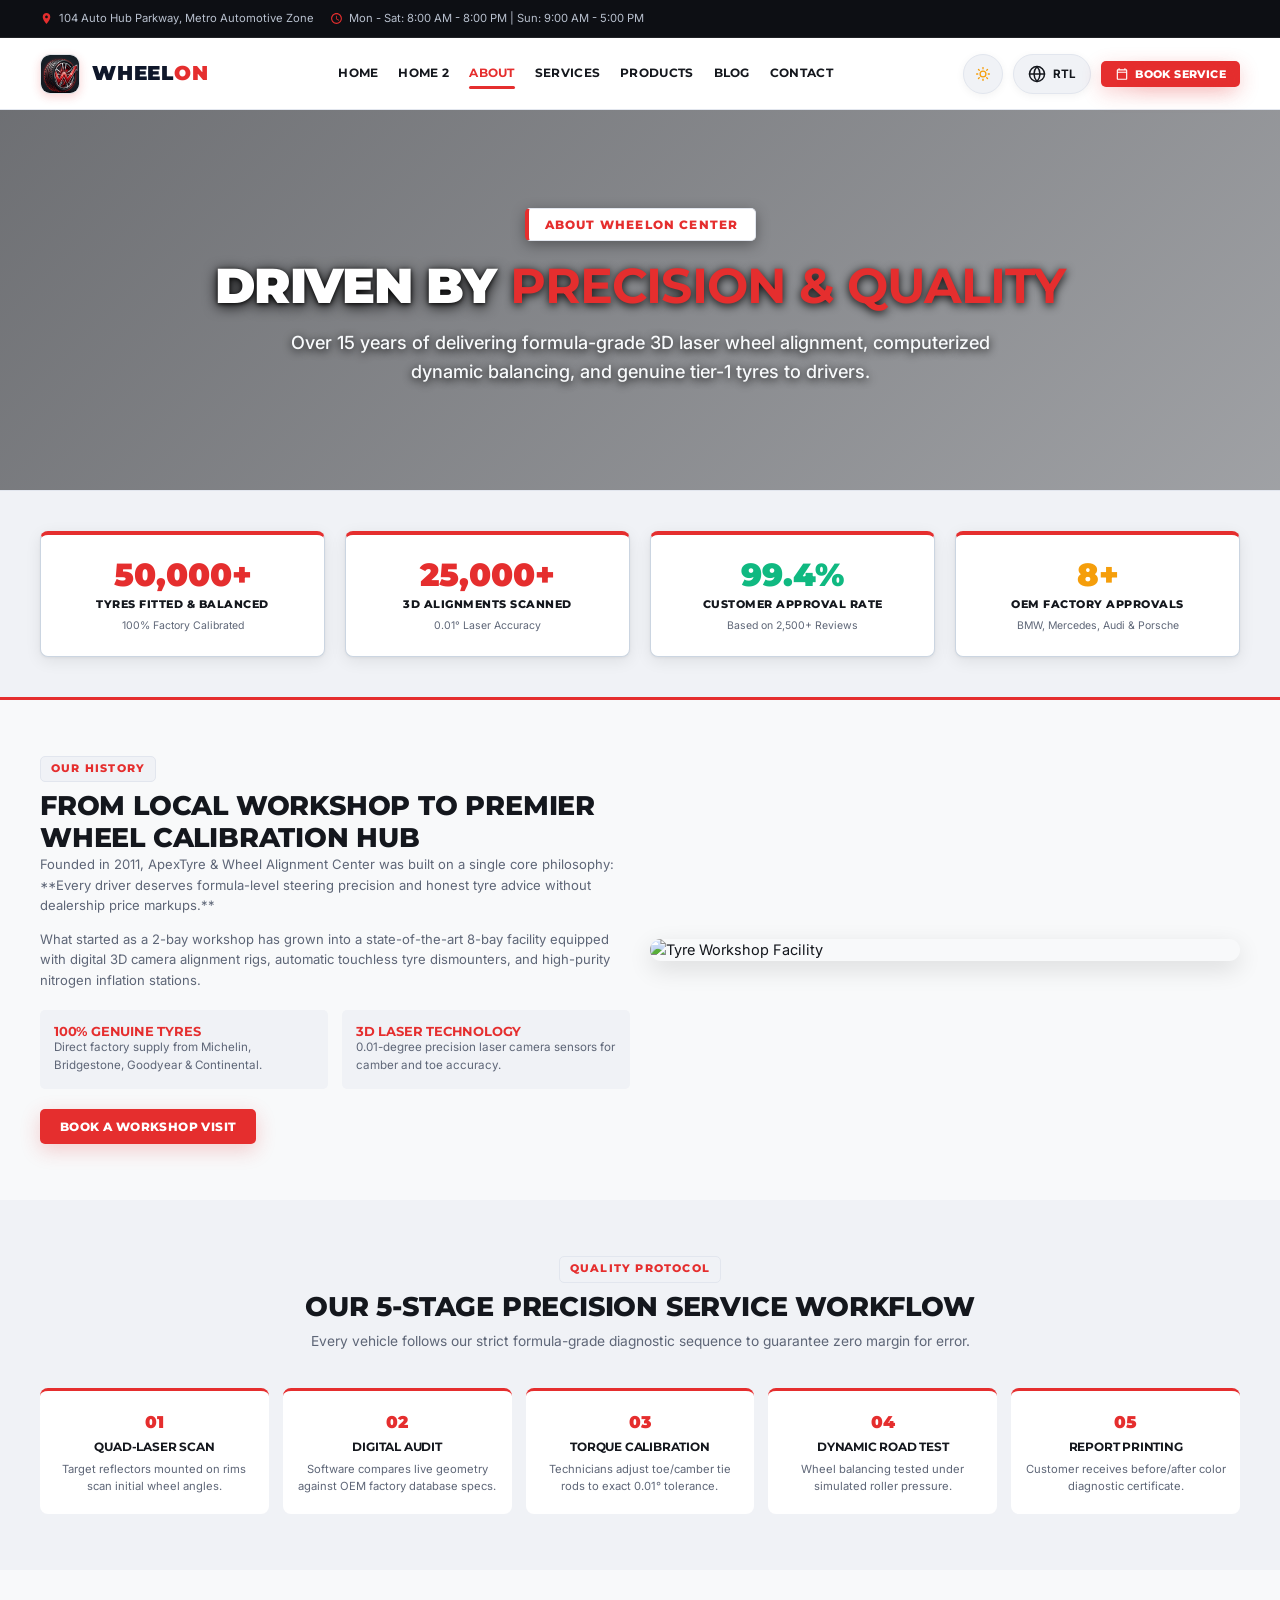
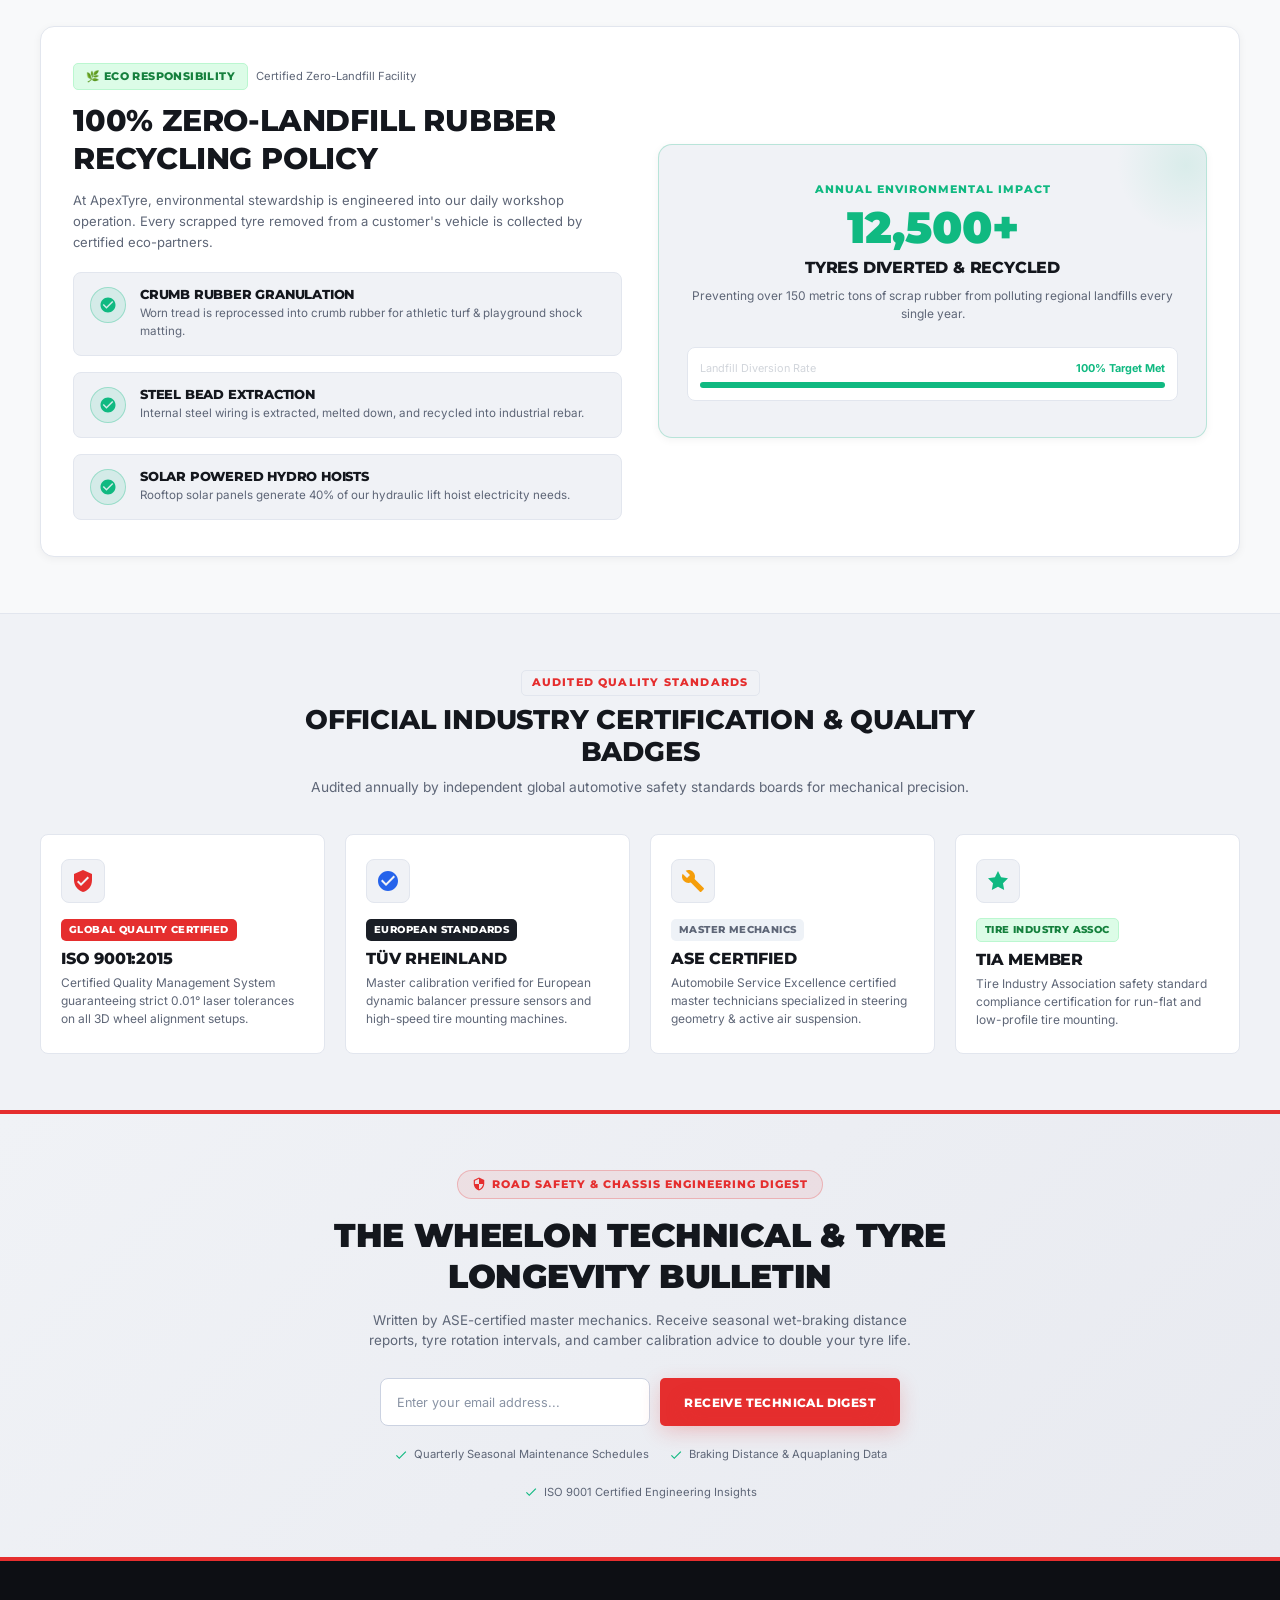
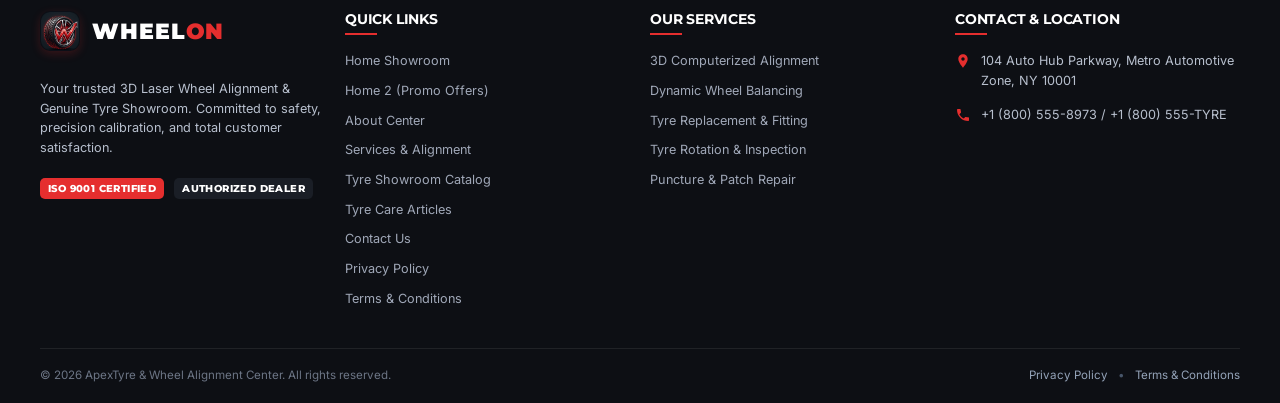
==== commit f2dd0164: "final commit" ====
--- a/about.html
+++ b/about.html
@@ -385,7 +385,7 @@
 
         <form class="newsletter-form-row" onsubmit="event.preventDefault(); showToast('Subscribed to Safety Digest! Welcome to WHEELON engineering community.', 'success');">
           <input type="email" class="form-control" placeholder="Enter your email address..." required>
-          <button type="submit" class="btn btn-secondary" style="background:#1e293b; color:#ffffff; border-color:#334155;">
+          <button type="submit" class="btn btn-primary">
             <span>Receive Technical Digest</span>
           </button>
         </form>
@@ -419,7 +419,12 @@
               <span class="logo-brand-name">WHEEL<span>ON</span></span>
             </div>
           </a>
-          <p>Your trusted 3D Laser Wheel Alignment & Genuine Tyre Showroom. Committed to safety, precision calibration, and total customer satisfaction.</p>
+          <p>Your trusted 3D Laser Wheel Alignment & Genuine Tyre Showroom. Committed to safety, precision calibration,
+            and total customer satisfaction.</p>
+          <div style="display:flex; gap:10px;">
+            <span class="badge badge-red">ISO 9001 Certified</span>
+            <span class="badge badge-dark">Authorized Dealer</span>
+          </div>
         </div>
 
         <div>
@@ -443,14 +448,26 @@
             <a href="services.html">3D Computerized Alignment</a>
             <a href="services.html">Dynamic Wheel Balancing</a>
             <a href="services.html">Tyre Replacement & Fitting</a>
+            <a href="services.html">Tyre Rotation & Inspection</a>
+            <a href="services.html">Puncture & Patch Repair</a>
           </div>
         </div>
 
         <div>
           <h4 class="footer-title">Contact & Location</h4>
           <div class="footer-contact-item">
-            <svg viewBox="0 0 24 24"><path d="M12 2C8.13 2 5 5.13 5 9c0 5.25 7 13 7 13s7-7.75 7-13c0-3.87-3.13-7-7-7zm0 9.5c-1.38 0-2.5-1.12-2.5-2.5s1.12-2.5 2.5-2.5 2.5 1.12 2.5 2.5-1.12 2.5-2.5 2.5z"/></svg>
-            <div>104 Auto Hub Parkway, Metro Automotive Zone</div>
+            <svg viewBox="0 0 24 24">
+              <path
+                d="M12 2C8.13 2 5 5.13 5 9c0 5.25 7 13 7 13s7-7.75 7-13c0-3.87-3.13-7-7-7zm0 9.5c-1.38 0-2.5-1.12-2.5-2.5s1.12-2.5 2.5-2.5 2.5 1.12 2.5 2.5-1.12 2.5-2.5 2.5z" />
+            </svg>
+            <div>104 Auto Hub Parkway, Metro Automotive Zone, NY 10001</div>
+          </div>
+          <div class="footer-contact-item">
+            <svg viewBox="0 0 24 24">
+              <path
+                d="M6.62 10.79c1.44 2.83 3.76 5.14 6.59 6.59l2.2-2.2c.27-.27.67-.36 1.02-.24 1.12.37 2.33.57 3.57.57.55 0 1 .45 1 1V20c0 .55-.45 1-1 1-9.39 0-17-7.61-17-17 0-.55.45-1 1-1h3.5c.55 0 1 .45 1 1 0 1.25.2 2.45.57 3.57.11.35.03.74-.25 1.02l-2.2 2.2z" />
+            </svg>
+            <div>+1 (800) 555-8973 / +1 (800) 555-TYRE</div>
           </div>
         </div>
       </div>
--- a/css/components.css
+++ b/css/components.css
@@ -556,9 +556,12 @@
   fill: currentColor;
 }
 
-.btn-primary {
+.btn-primary,
+.btn-primary span,
+[data-theme="light"] .btn-primary,
+[data-theme="light"] .btn-primary span {
   background-color: var(--primary-red);
-  color: #ffffff;
+  color: #ffffff !important;
   box-shadow: var(--shadow-red);
 }
 
@@ -1027,6 +1030,13 @@
   white-space: nowrap;
   padding: 0 24px;
   flex-shrink: 0;
+  color: #ffffff !important;
+}
+
+.newsletter-form-row .btn span,
+[data-theme="light"] .newsletter-form-row .btn,
+[data-theme="light"] .newsletter-form-row .btn span {
+  color: #ffffff !important;
 }
 
 .newsletter-trust-row {
@@ -2281,16 +2291,34 @@
   background: rgba(229, 46, 46, 0.15) !important;
 }
 
-/* Map Pin Card — reinforce against competing inline styles */
-[data-theme="dark"] #findUsSection .map-pin-card-centered {
+/* Map Pin Card — reinforce against competing inline styles in both light and dark themes */
+.map-pin-card-centered,
+#findUsSection .map-pin-card-centered,
+[data-theme="dark"] #findUsSection .map-pin-card-centered,
+[data-theme="light"] #findUsSection .map-pin-card-centered {
   background: rgba(15, 18, 26, 0.92) !important;
   border-color: rgba(255, 255, 255, 0.2) !important;
-}
-
-[data-theme="dark"] #findUsSection .map-pin-card-centered h3 {
   color: #ffffff !important;
 }
 
-[data-theme="dark"] #findUsSection .map-pin-card-centered p {
-  color: #d1d5db !important;
-}
+.map-pin-card-centered h3,
+#findUsSection .map-pin-card-centered h3,
+[data-theme="dark"] #findUsSection .map-pin-card-centered h3,
+[data-theme="light"] #findUsSection .map-pin-card-centered h3,
+[data-theme="light"] #findUsSection .map-pin-card-centered [style*="color:#ffffff"],
+[data-theme="light"] #findUsSection .map-pin-card-centered [style*="color: #ffffff"] {
+  color: #ffffff !important;
+  text-shadow: 0 2px 4px rgba(0, 0, 0, 0.7) !important;
+}
+
+.map-pin-card-centered p,
+#findUsSection .map-pin-card-centered p,
+[data-theme="dark"] #findUsSection .map-pin-card-centered p,
+[data-theme="light"] #findUsSection .map-pin-card-centered p,
+[data-theme="light"] #findUsSection .map-pin-card-centered [style*="color:#d1d5db"],
+[data-theme="light"] #findUsSection .map-pin-card-centered [style*="color: #d1d5db"],
+[data-theme="light"] #findUsSection .map-pin-card-centered [style*="color:#e2e8f0"] {
+  color: #e2e8f0 !important;
+  text-shadow: 0 1px 3px rgba(0, 0, 0, 0.6) !important;
+}
+
--- a/css/pages.css
+++ b/css/pages.css
@@ -917,9 +917,21 @@
   border-radius: var(--radius-lg);
   border: 1px solid rgba(255, 255, 255, 0.18);
   text-align: center;
-  color: #ffffff;
+  color: #ffffff !important;
   max-width: 380px;
   box-shadow: 0 15px 35px rgba(0, 0, 0, 0.4);
+}
+
+.map-pin-card-centered h3,
+.map-pin-card-title {
+  color: #ffffff !important;
+  text-shadow: 0 2px 4px rgba(0, 0, 0, 0.7);
+}
+
+.map-pin-card-centered p,
+.map-pin-card-address {
+  color: #f3f4f6 !important;
+  text-shadow: 0 1px 3px rgba(0, 0, 0, 0.5);
 }
 
 /* ==========================================================================
